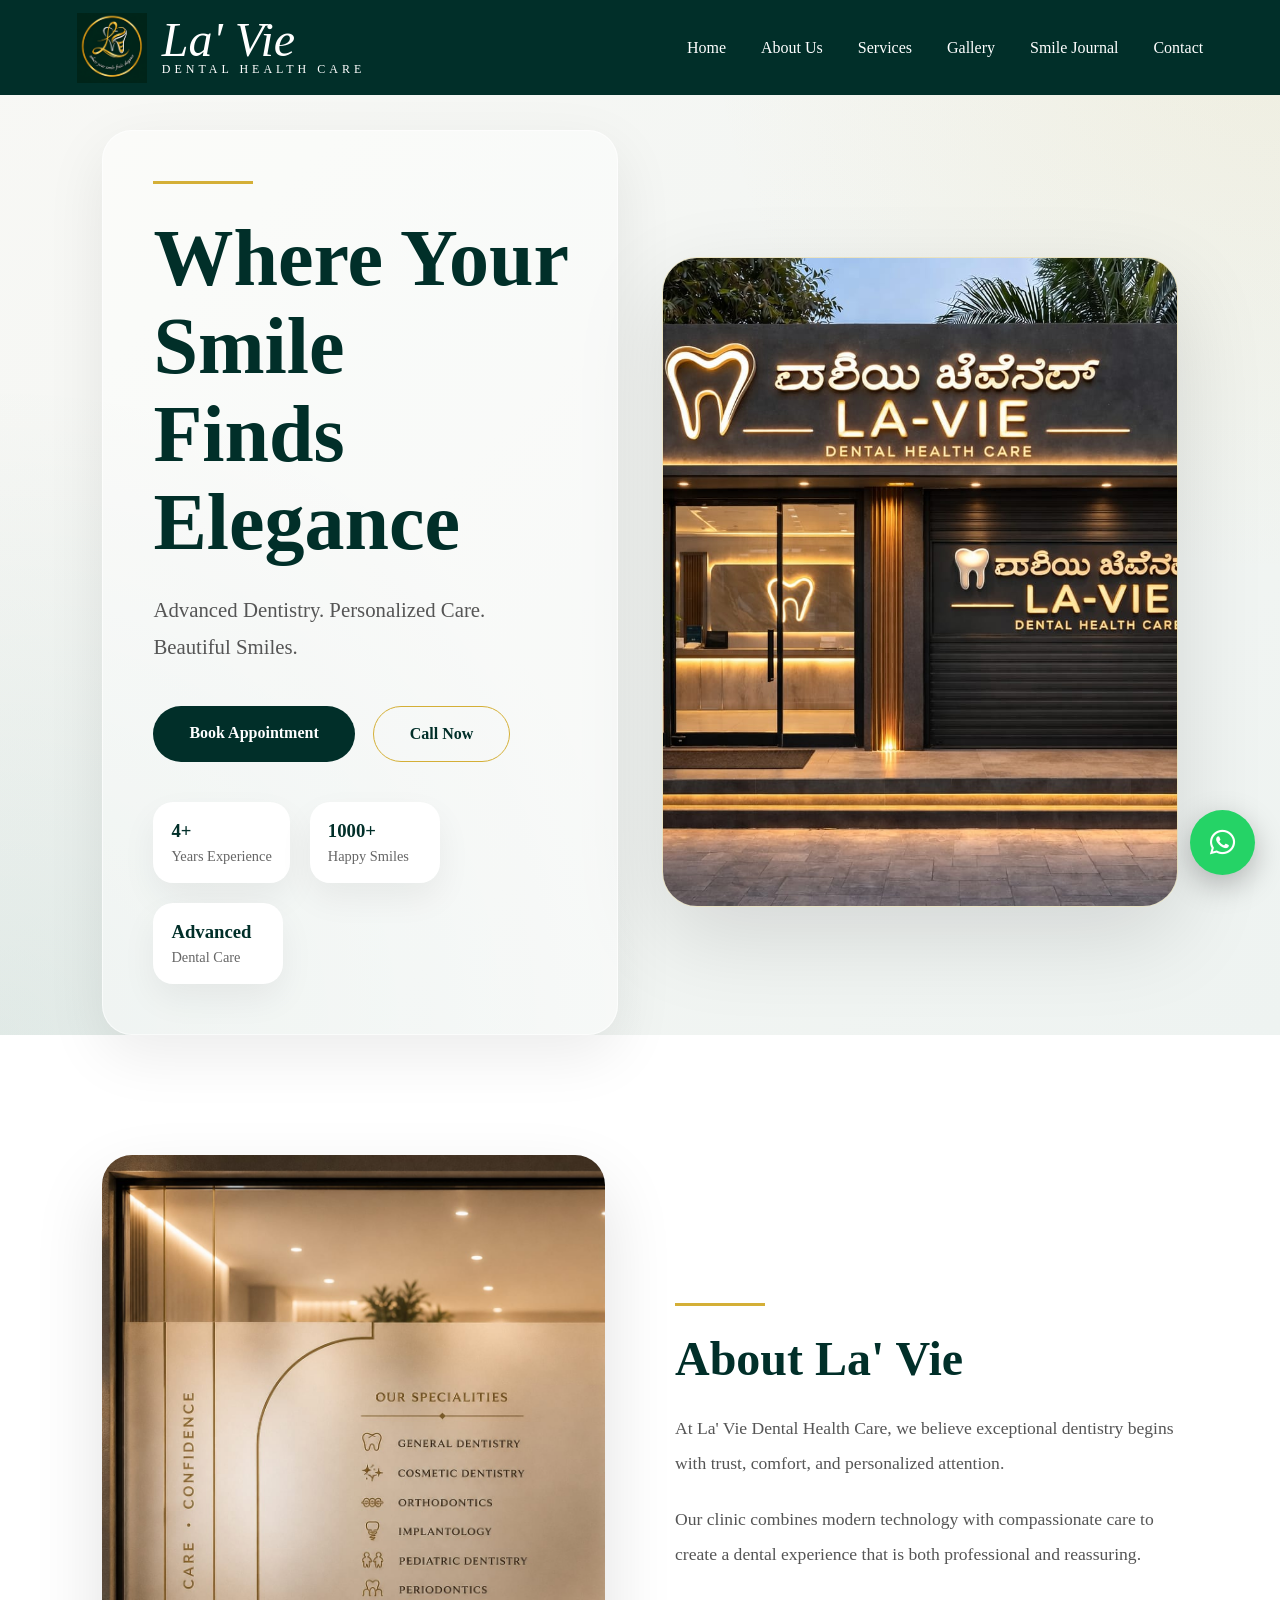
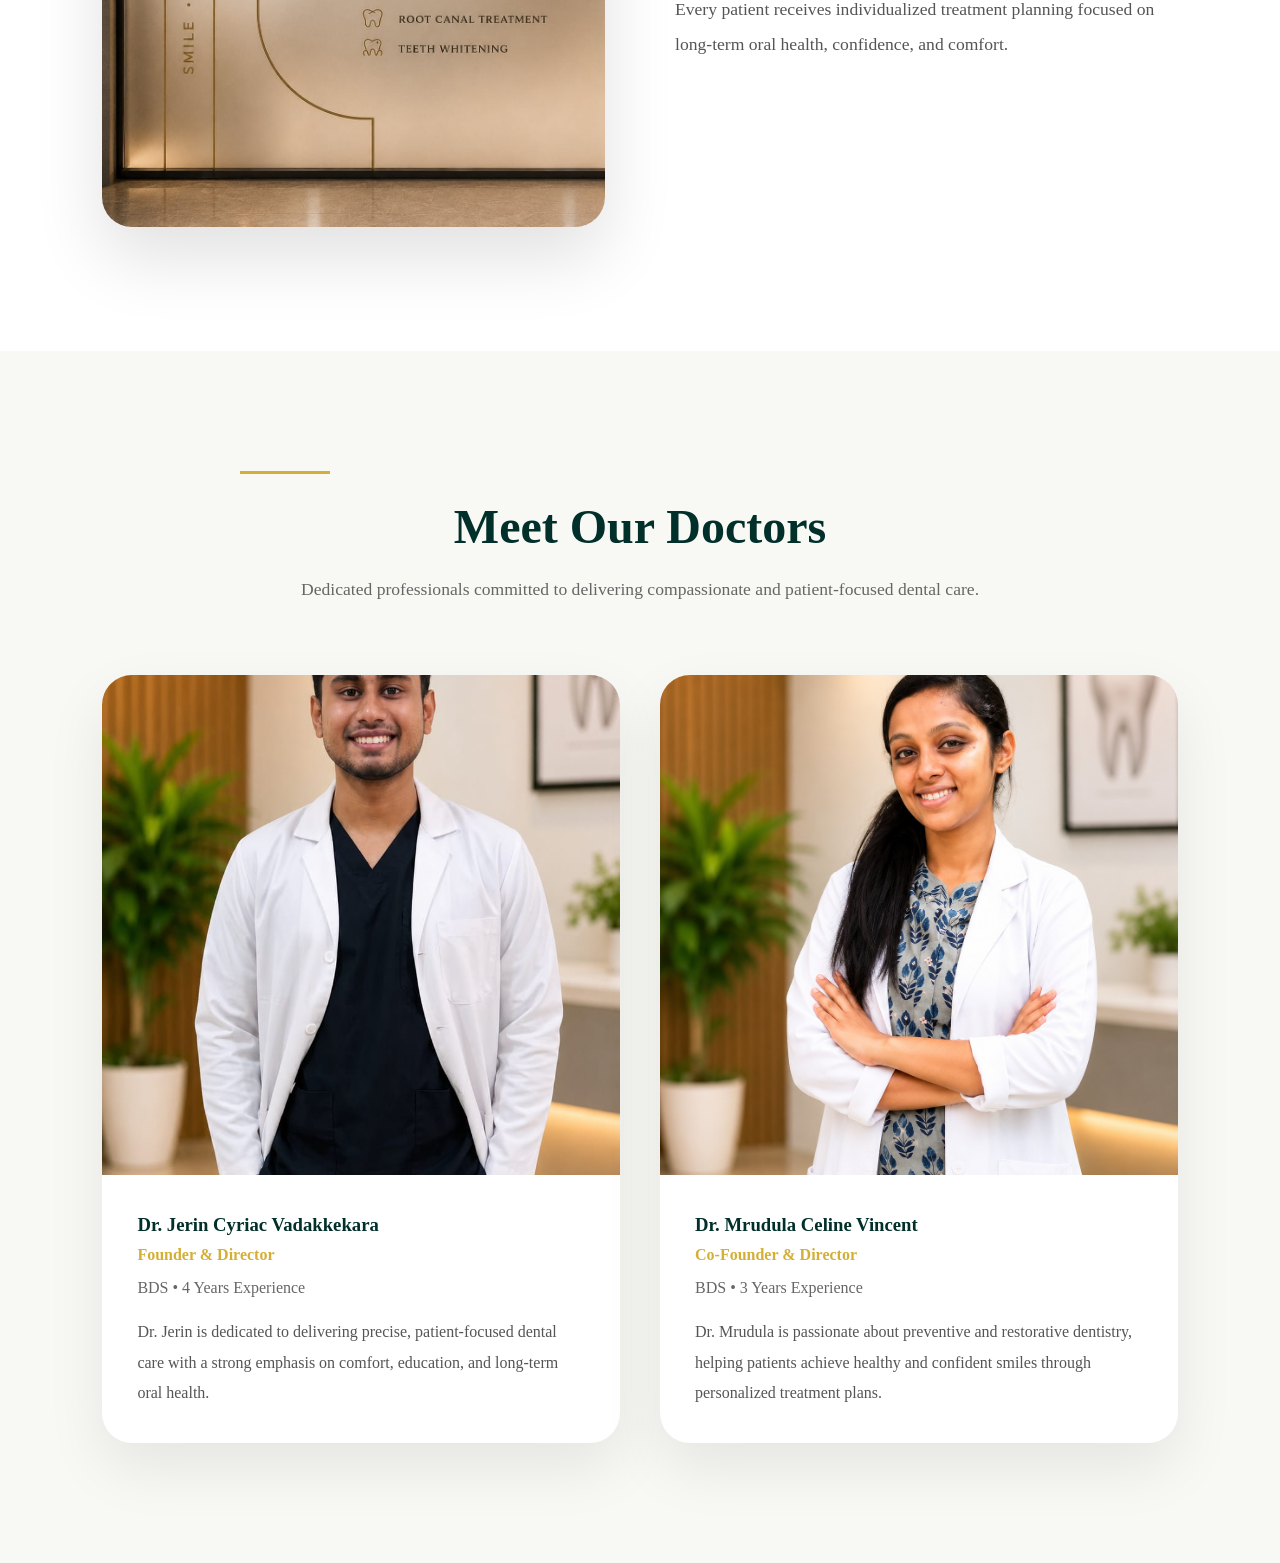
==== index.html @ 3ee76ce9 "Refactor index.html by cleaning up comments and content Removed commented sections and added new con" ====
<!DOCTYPE html>
<html lang="en">

<head>

<meta charset="UTF-8">
<meta name="viewport" content="width=device-width, initial-scale=1.0">

<title>La' Vie Dental Health Care</title>

<link rel="stylesheet" href="css/style.css">

<link rel="stylesheet"
href="https://cdnjs.cloudflare.com/ajax/libs/font-awesome/6.5.1/css/all.min.css">

</head>

<body>

<header class="navbar">

    <div class="brand">

        <img src="images/logo.png"
             alt="La' Vie Dental Health Care">

        <div class="brand-text">

            <div class="lavie">
                La' Vie
            </div>

            <div class="clinic-name">
                DENTAL HEALTH CARE
            </div>

        </div>

    </div>

    <nav class="nav-links">

        <a href="#">Home</a>
        <a href="#">About Us</a>
        <a href="#">Services</a>
        <a href="#">Gallery</a>
        <a href="#">Smile Journal</a>
        <a href="#">Contact</a>

    </nav>

</header>

<!-- HERO -->

<section class="hero">

    <div class="hero-left">

        <div class="glass-card">

            <div class="hero-accent"></div>

            <h1>
                Where Your Smile
                <br>
                Finds Elegance
            </h1>

            <p>
                Advanced Dentistry.
                Personalized Care.
                Beautiful Smiles.
            </p>

            <div class="hero-buttons">

                <a href="#contact"
                   class="primary-btn">
                    Book Appointment
                </a>

                <a href="tel:+917795560698"
                   class="call-btn">
                    Call Now
                </a>

            </div>

            <div class="hero-stats">

                <div class="stat">
                    <h3>4+</h3>
                    <span>Years Experience</span>
                </div>

                <div class="stat">
                    <h3>1000+</h3>
                    <span>Happy Smiles</span>
                </div>

                <div class="stat">
                    <h3>Advanced</h3>
                    <span>Dental Care</span>
                </div>

            </div>

        </div>

    </div>

    <div class="hero-right">

        <div class="gold-glow"></div>

        <div class="hero-slider">

            <img src="images/hi.jpeg"
                 class="hero-slide active">

            <img src="images/interior.jpeg"
                 class="hero-slide">

            <img src="images/glass.jpeg"
                 class="hero-slide">

            <img src="images/int 3.jpeg"
                 class="hero-slide">

        </div>

    </div>

</section>

<!-- ABOUT -->

<section class="about-section">

    <div class="about-image">

        <img src="images/glass.jpeg"
             alt="La' Vie Dental Health Care">

    </div>

    <div class="about-content">

        <div class="section-accent"></div>

        <h2>About La' Vie</h2>

        <p>
            At La' Vie Dental Health Care, we believe exceptional dentistry begins with trust, comfort, and personalized attention.
        </p>

        <p>
            Our clinic combines modern technology with compassionate care to create a dental experience that is both professional and reassuring.
        </p>

        <p>
            Every patient receives individualized treatment planning focused on long-term oral health, confidence, and comfort.
        </p>

    </div>

</section>

<!-- DOCTORS -->

<section class="doctors-section">

    <div class="section-heading">

        <div class="section-accent"></div>

        <h2>Meet Our Doctors</h2>

        <p>
            Dedicated professionals committed to delivering compassionate and patient-focused dental care.
        </p>

    </div>

    <div class="doctor-grid">

        <div class="doctor-card">

            <img src="images/jerin.jpeg"
                 alt="Dr Jerin">

            <div class="doctor-content">

                <h3>
                    Dr. Jerin Cyriac Vadakkekara
                </h3>

                <h4>
                    Founder & Director
                </h4>

                <span>
                    BDS • 4 Years Experience
                </span>

                <p>
                    Dr. Jerin is dedicated to delivering precise, patient-focused dental care with a strong emphasis on comfort, education, and long-term oral health.
                </p>

            </div>

        </div>

        <div class="doctor-card">

            <img src="images/mrudula.jpeg"
                 alt="Dr Mrudula">

            <div class="doctor-content">

                <h3>
                    Dr. Mrudula Celine Vincent
                </h3>

                <h4>
                    Co-Founder & Director
                </h4>

                <span>
                    BDS • 3 Years Experience
                </span>

                <p>
                    Dr. Mrudula is passionate about preventive and restorative dentistry, helping patients achieve healthy and confident smiles through personalized treatment plans.
                </p>

            </div>

        </div>

    </div>

</section>

<!-- WHATSAPP -->

<a href="https://wa.me/917795560698"
   target="_blank"
   class="floating-whatsapp">

    <i class="fa-brands fa-whatsapp"></i>

</a>

<script src="js/script.js"></script>

</body>
</html>
---- css/style.css ----
*{
margin:0;
padding:0;
box-sizing:border-box;
}

html{
scroll-behavior:smooth;
}

body{
font-family:"Times New Roman",serif;
background:#F8F8F5;
overflow-x:hidden;
}

/* =========================
HEADER
========================= */

.navbar{

position:fixed;
top:0;
left:0;

width:100%;
height:95px;

display:flex;
justify-content:space-between;
align-items:center;

padding:0 6%;

background:#012F29;

z-index:1000;

transition:.4s ease;
}

.brand{
display:flex;
align-items:center;
gap:15px;
}

.brand img{
height:70px;
width:auto;
}

.brand-text{
display:flex;
flex-direction:column;
}

.lavie{

font-family:"Palatino Linotype","Book Antiqua",Palatino,serif;

font-style:italic;

font-size:3rem;

line-height:.9;

color:white;
}

.clinic-name{

font-size:.75rem;

letter-spacing:4px;

text-transform:uppercase;

color:white;
}

.nav-links{
display:flex;
gap:35px;
}

.nav-links a{

text-decoration:none;

color:white;

font-size:1rem;

position:relative;

transition:.3s;
}

.nav-links a:hover{
color:#D4AF37;
}

.nav-links a::after{

content:"";

position:absolute;

left:0;
bottom:-8px;

width:0;
height:1px;

background:#D4AF37;

transition:.3s;
}

.nav-links a:hover::after{
width:100%;
}

/* =========================
HERO
========================= */

.hero{

min-height:100vh;

padding-top:130px;

display:flex;
align-items:center;
justify-content:space-between;

padding-left:8%;
padding-right:8%;

background:
radial-gradient(
circle at top right,
rgba(212,175,55,.10),
transparent 35%
),

radial-gradient(
circle at bottom left,
rgba(1,91,79,.08),
transparent 40%
),

linear-gradient(
135deg,
#F8F8F5,
#EEF3F1
);
}

.hero-left{

width:48%;

z-index:2;
}

.glass-card{

background:
rgba(255,255,255,.45);

backdrop-filter:blur(14px);

border:1px solid
rgba(255,255,255,.6);

padding:50px;

border-radius:30px;

box-shadow:
0 20px 60px rgba(0,0,0,.08);
}

.hero-accent{

width:100px;
height:3px;

background:#D4AF37;

margin-bottom:30px;
}

.hero-left h1{

font-size:5rem;

line-height:1.1;

color:#012F29;

margin-bottom:25px;
}

.hero-left p{

font-size:1.3rem;

line-height:1.8;

color:#555;

margin-bottom:40px;
}

/* =========================
BUTTONS
========================= */

.hero-buttons{

display:flex;
gap:18px;

margin-bottom:40px;
}

.primary-btn{

padding:18px 36px;

background:#012F29;

color:white;

border-radius:50px;

text-decoration:none;

font-weight:600;

transition:.3s;
}

.primary-btn:hover{

transform:translateY(-4px);

background:#01463D;
}

.call-btn{

padding:18px 36px;

border-radius:50px;

border:1px solid #D4AF37;

color:#012F29;

text-decoration:none;

font-weight:600;

transition:.3s;
}

.call-btn:hover{

background:#D4AF37;

transform:translateY(-4px);
}

/* =========================
STATS
========================= */

.hero-stats{

display:flex;

gap:20px;

flex-wrap:wrap;
}

.stat{

background:white;

padding:18px;

border-radius:20px;

min-width:130px;

box-shadow:
0 15px 35px rgba(0,0,0,.06);
}

.stat h3{

color:#012F29;

margin-bottom:5px;
}

.stat span{

font-size:.9rem;

color:#666;
}

/* =========================
RIGHT SIDE
========================= */

.hero-right{

width:48%;

position:relative;

display:flex;
justify-content:center;
align-items:center;
}

.gold-glow{

position:absolute;

width:500px;
height:500px;

border-radius:50%;

background:
radial-gradient(
rgba(212,175,55,.25),
transparent 70%
);

filter:blur(20px);

z-index:0;
}

.hero-slider{

position:relative;

width:100%;
max-width:650px;

height:650px;

border-radius:35px;

overflow:hidden;

z-index:2;

border:1px solid
rgba(212,175,55,.25);

box-shadow:
0 30px 90px rgba(0,0,0,.12);

animation:floatCard 6s ease-in-out infinite;
}

.hero-slide{

position:absolute;

width:100%;
height:100%;

object-fit:cover;

opacity:0;

transition:opacity 1.5s ease;
}

.hero-slide.active{
opacity:1;
}

/* =========================
WHATSAPP
========================= */

.floating-whatsapp{

position:fixed;

right:25px;
bottom:25px;

width:65px;
height:65px;

display:flex;
justify-content:center;
align-items:center;

background:#25D366;

color:white;

font-size:1.8rem;

border-radius:50%;

text-decoration:none;

z-index:9999;

box-shadow:
0 10px 30px rgba(0,0,0,.25);
}

.floating-whatsapp:hover{

transform:translateY(-4px);
}

/* =========================
ANIMATIONS
========================= */

@keyframes floatCard{

0%{
transform:translateY(0px);
}

50%{
transform:translateY(-12px);
}

100%{
transform:translateY(0px);
}
}

/* =========================
MOBILE
========================= */

@media(max-width:992px){

.nav-links{
display:none;
}

.hero{

flex-direction:column;

padding-top:130px;

text-align:center;
}

.hero-left,
.hero-right{
width:100%;
}

.hero-right{
margin-top:40px;
}

.hero-slider{
height:420px;
}

.hero-left h1{
font-size:3rem;
}

.hero-buttons{
justify-content:center;
}

.hero-stats{
justify-content:center;
}

.glass-card{
padding:30px;
}
}
.hero-left{
opacity:0;
animation:fadeLeft 1.2s ease forwards;
}

.hero-right{
opacity:0;
animation:fadeRight 1.2s ease forwards;
}

@keyframes fadeLeft{

from{
opacity:0;
transform:translateX(-50px);
}

to{
opacity:1;
transform:translateX(0);
}
}

@keyframes fadeRight{

from{
opacity:0;
transform:translateX(50px);
}

to{
opacity:1;
transform:translateX(0);
}
}

/* =========================
ABOUT
========================= */

.about-section{

padding:120px 8%;

display:flex;
align-items:center;
justify-content:space-between;
gap:70px;

background:white;
}

.about-image{
width:48%;
}

.about-image img{

width:100%;

border-radius:30px;

box-shadow:
0 30px 70px rgba(0,0,0,.12);
}

.about-content{
width:48%;
}

.section-accent{

width:90px;
height:3px;

background:#D4AF37;

margin-bottom:25px;
}

.about-content h2{

font-size:3rem;

color:#012F29;

margin-bottom:25px;
}

.about-content p{

font-size:1.1rem;

line-height:2;

color:#555;

margin-bottom:20px;
}

@media(max-width:992px){

.about-section{

flex-direction:column;
}

.about-image,
.about-content{

width:100%;
}
}

/* =========================
DOCTORS
========================= */

.doctors-section{

padding:120px 8%;

background:#F8F8F5;
}

.section-heading{

text-align:center;

max-width:800px;

margin:0 auto 70px;
}

.section-heading h2{

font-size:3rem;

color:#012F29;

margin-bottom:20px;
}

.section-heading p{

font-size:1.1rem;

color:#666;

line-height:1.8;
}

.doctor-grid{

display:grid;

grid-template-columns:repeat(2,1fr);

gap:40px;
}

.doctor-card{

background:white;

border-radius:30px;

overflow:hidden;

box-shadow:
0 25px 60px rgba(0,0,0,.08);

transition:.4s ease;
}

.doctor-card:hover{

transform:translateY(-10px);
}

.doctor-card img{

width:100%;

height:500px;

object-fit:cover;
}

.doctor-content{

padding:35px;
}

.doctor-content h3{

color:#012F29;

margin-bottom:10px;
}

.doctor-content h4{

color:#D4AF37;

margin-bottom:15px;
}

.doctor-content span{

display:block;

margin-bottom:20px;

color:#666;
}

.doctor-content p{

line-height:1.9;

color:#555;
}

@media(max-width:992px){

.doctor-grid{

grid-template-columns:1fr;
}

.doctor-card img{

height:400px;
}
}
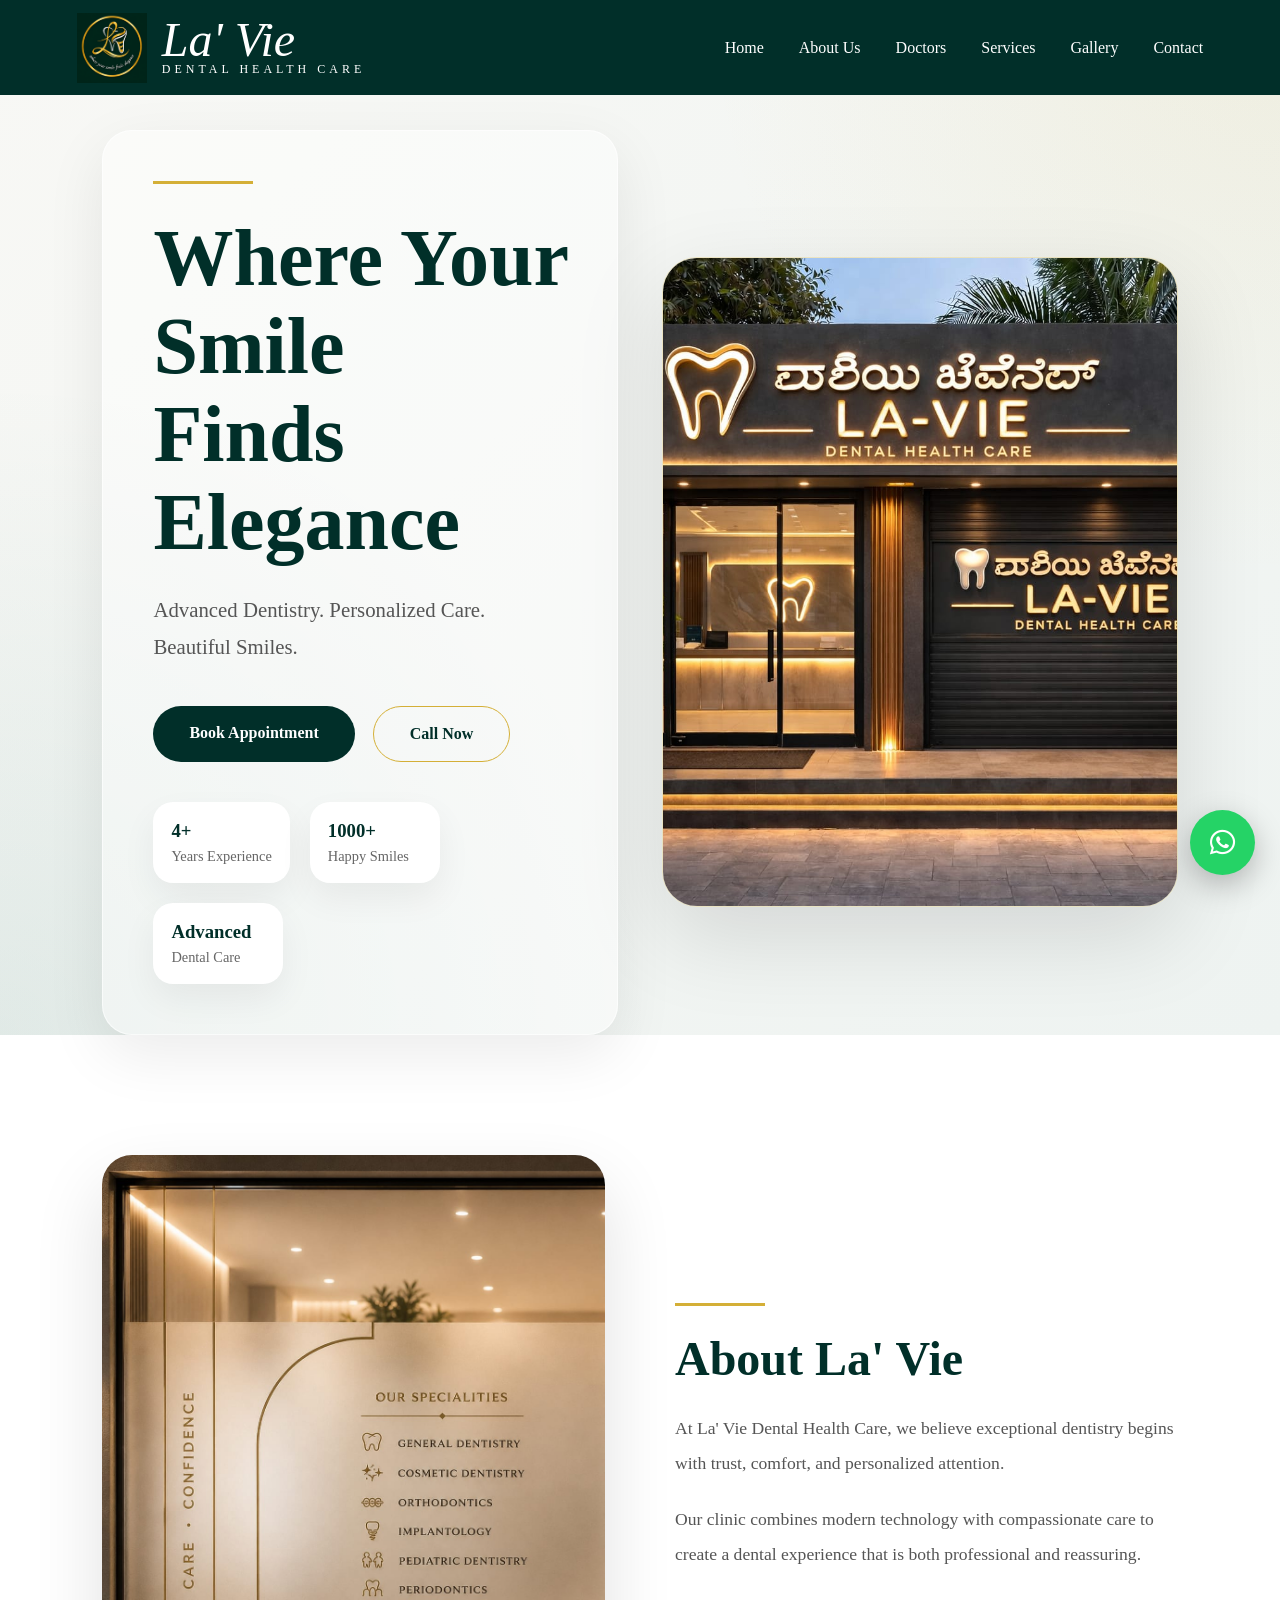
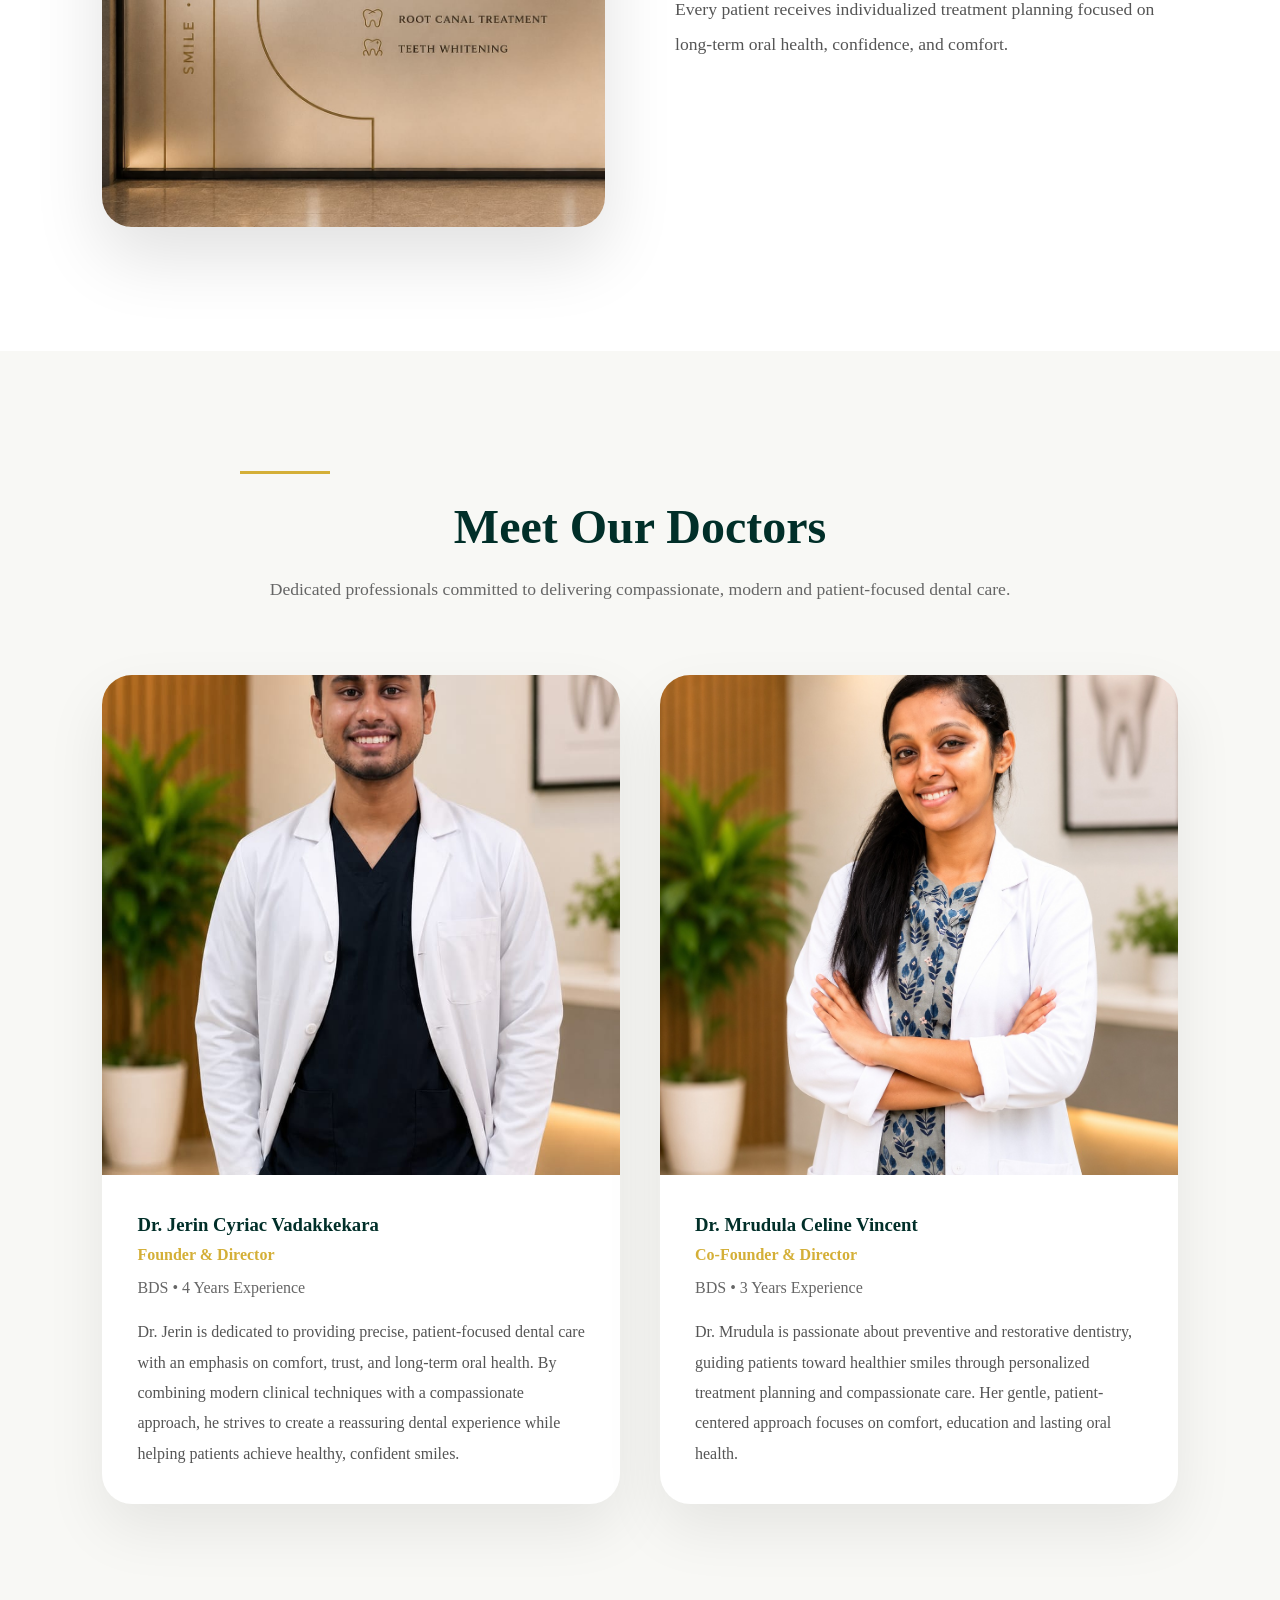
==== commit 8cd731b5: "Update index.html" ====
--- a/index.html
+++ b/index.html
@@ -17,6 +17,10 @@
 
 <body>
 
+<!-- =========================
+HEADER
+========================= -->
+
 <header class="navbar">
 
     <div class="brand">
@@ -40,20 +44,27 @@
 
     <nav class="nav-links">
 
-        <a href="#">Home</a>
-        <a href="#">About Us</a>
-        <a href="#">Services</a>
-        <a href="#">Gallery</a>
-        <a href="#">Smile Journal</a>
-        <a href="#">Contact</a>
+        <a href="#home">Home</a>
+
+        <a href="#about">About Us</a>
+
+        <a href="#doctors">Doctors</a>
+
+        <a href="#services">Services</a>
+
+        <a href="#gallery">Gallery</a>
+
+        <a href="#contact">Contact</a>
 
     </nav>
 
 </header>
 
-<!-- HERO -->
-
-<section class="hero">
+<!-- =========================
+HERO
+========================= -->
+
+<section class="hero" id="home">
 
     <div class="hero-left">
 
@@ -77,12 +88,16 @@
 
                 <a href="#contact"
                    class="primary-btn">
+
                     Book Appointment
+
                 </a>
 
                 <a href="tel:+917795560698"
                    class="call-btn">
+
                     Call Now
+
                 </a>
 
             </div>
@@ -90,18 +105,27 @@
             <div class="hero-stats">
 
                 <div class="stat">
+
                     <h3>4+</h3>
+
                     <span>Years Experience</span>
+
                 </div>
 
                 <div class="stat">
+
                     <h3>1000+</h3>
+
                     <span>Happy Smiles</span>
+
                 </div>
 
                 <div class="stat">
+
                     <h3>Advanced</h3>
+
                     <span>Dental Care</span>
+
                 </div>
 
             </div>
@@ -117,16 +141,20 @@
         <div class="hero-slider">
 
             <img src="images/hi.jpeg"
-                 class="hero-slide active">
+                 class="hero-slide active"
+                 alt="Clinic Exterior">
 
             <img src="images/interior.jpeg"
-                 class="hero-slide">
+                 class="hero-slide"
+                 alt="Clinic Interior">
 
             <img src="images/glass.jpeg"
-                 class="hero-slide">
+                 class="hero-slide"
+                 alt="Branding Wall">
 
             <img src="images/int 3.jpeg"
-                 class="hero-slide">
+                 class="hero-slide"
+                 alt="Clinic Interior">
 
         </div>
 
@@ -134,9 +162,11 @@
 
 </section>
 
-<!-- ABOUT -->
-
-<section class="about-section">
+<!-- =========================
+ABOUT
+========================= -->
+
+<section class="about-section" id="about">
 
     <div class="about-image">
 
@@ -152,24 +182,36 @@
         <h2>About La' Vie</h2>
 
         <p>
-            At La' Vie Dental Health Care, we believe exceptional dentistry begins with trust, comfort, and personalized attention.
+
+            At La' Vie Dental Health Care, we believe exceptional dentistry
+            begins with trust, comfort, and personalized attention.
+
         </p>
 
         <p>
-            Our clinic combines modern technology with compassionate care to create a dental experience that is both professional and reassuring.
+
+            Our clinic combines modern technology with compassionate care
+            to create a dental experience that is both professional and
+            reassuring.
+
         </p>
 
         <p>
-            Every patient receives individualized treatment planning focused on long-term oral health, confidence, and comfort.
+
+            Every patient receives individualized treatment planning focused
+            on long-term oral health, confidence, and comfort.
+
         </p>
 
     </div>
 
 </section>
 
-<!-- DOCTORS -->
-
-<section class="doctors-section">
+<!-- =========================
+DOCTORS
+========================= -->
+
+<section class="doctors-section" id="doctors">
 
     <div class="section-heading">
 
@@ -178,7 +220,8 @@
         <h2>Meet Our Doctors</h2>
 
         <p>
-            Dedicated professionals committed to delivering compassionate and patient-focused dental care.
+            Dedicated professionals committed to delivering compassionate,
+            modern and patient-focused dental care.
         </p>
 
     </div>
@@ -205,7 +248,15 @@
                 </span>
 
                 <p>
-                    Dr. Jerin is dedicated to delivering precise, patient-focused dental care with a strong emphasis on comfort, education, and long-term oral health.
+
+                    Dr. Jerin is dedicated to providing precise,
+                    patient-focused dental care with an emphasis
+                    on comfort, trust, and long-term oral health.
+                    By combining modern clinical techniques with a
+                    compassionate approach, he strives to create a
+                    reassuring dental experience while helping
+                    patients achieve healthy, confident smiles.
+
                 </p>
 
             </div>
@@ -232,7 +283,14 @@
                 </span>
 
                 <p>
-                    Dr. Mrudula is passionate about preventive and restorative dentistry, helping patients achieve healthy and confident smiles through personalized treatment plans.
+
+                    Dr. Mrudula is passionate about preventive
+                    and restorative dentistry, guiding patients
+                    toward healthier smiles through personalized
+                    treatment planning and compassionate care.
+                    Her gentle, patient-centered approach focuses
+                    on comfort, education and lasting oral health.
+
                 </p>
 
             </div>
@@ -243,7 +301,9 @@
 
 </section>
 
-<!-- WHATSAPP -->
+<!-- =========================
+WHATSAPP
+========================= -->
 
 <a href="https://wa.me/917795560698"
    target="_blank"
@@ -256,4 +316,5 @@
 <script src="js/script.js"></script>
 
 </body>
+
 </html>
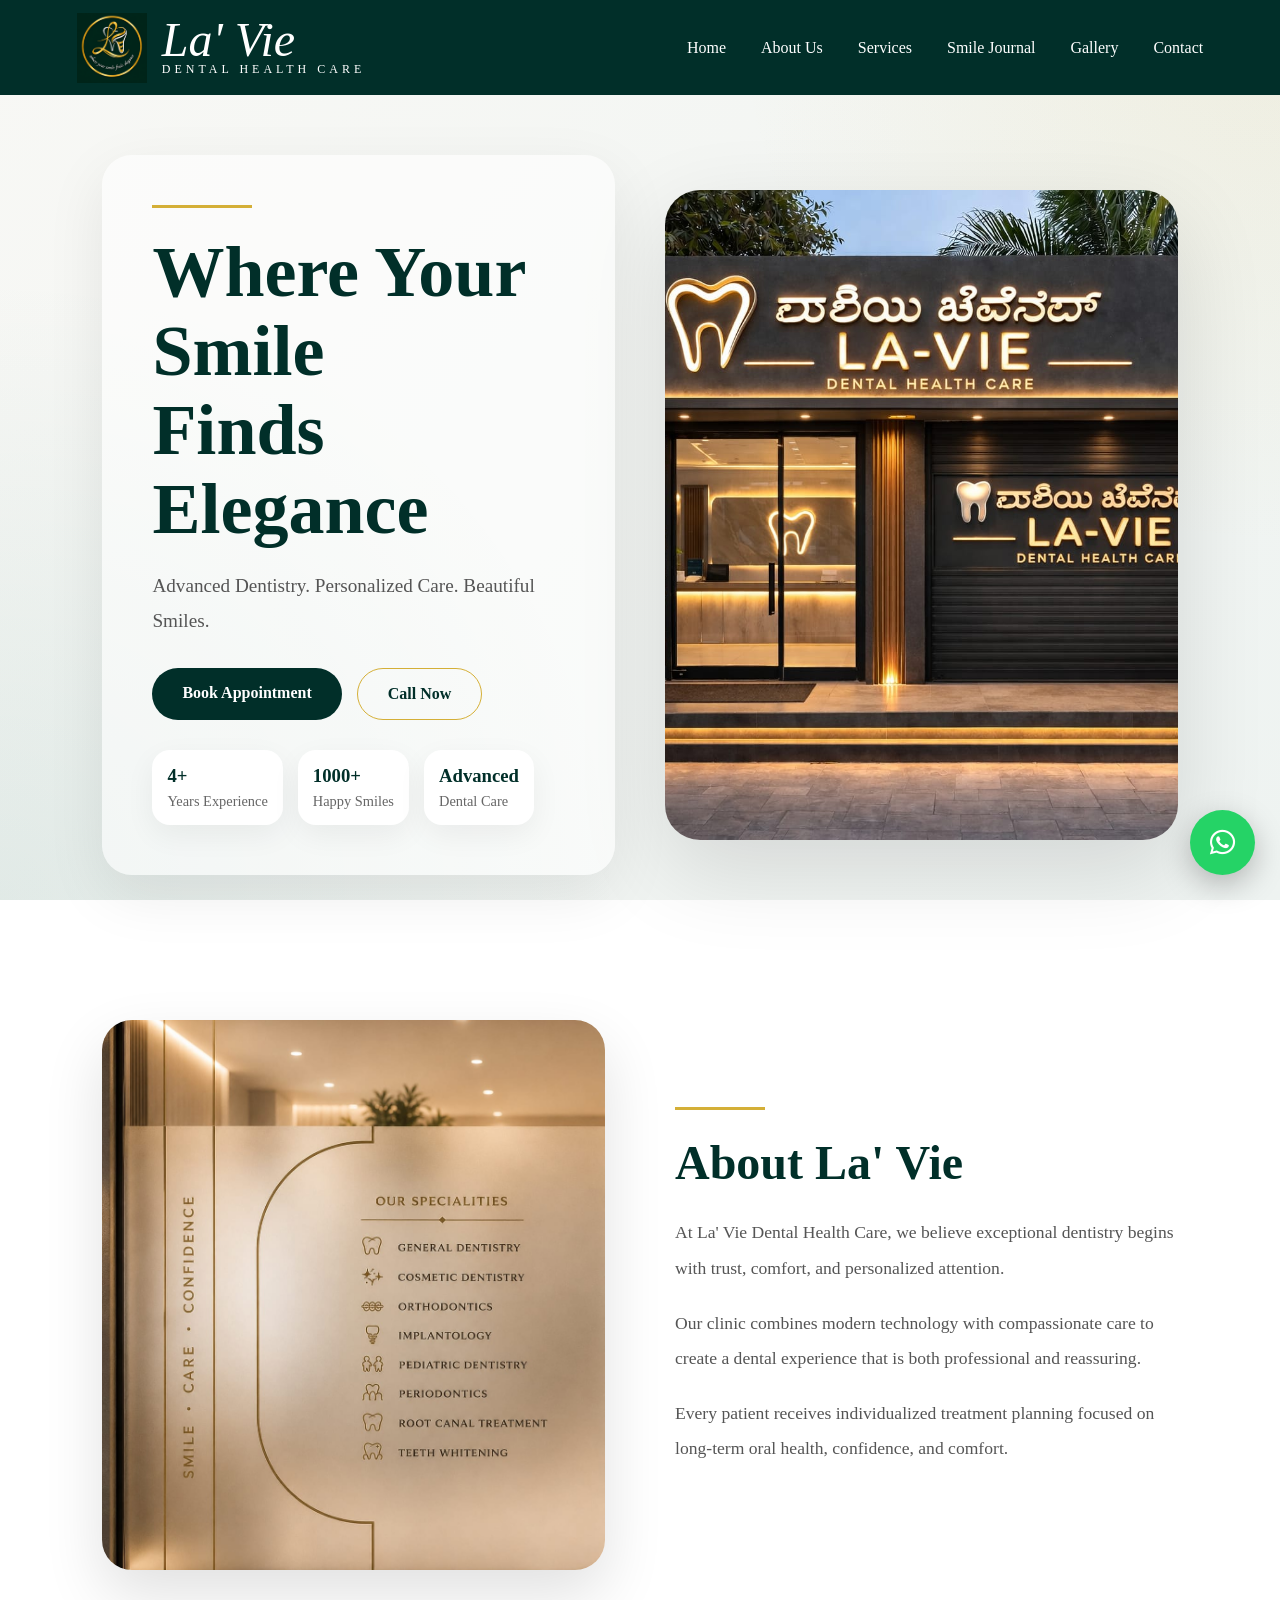
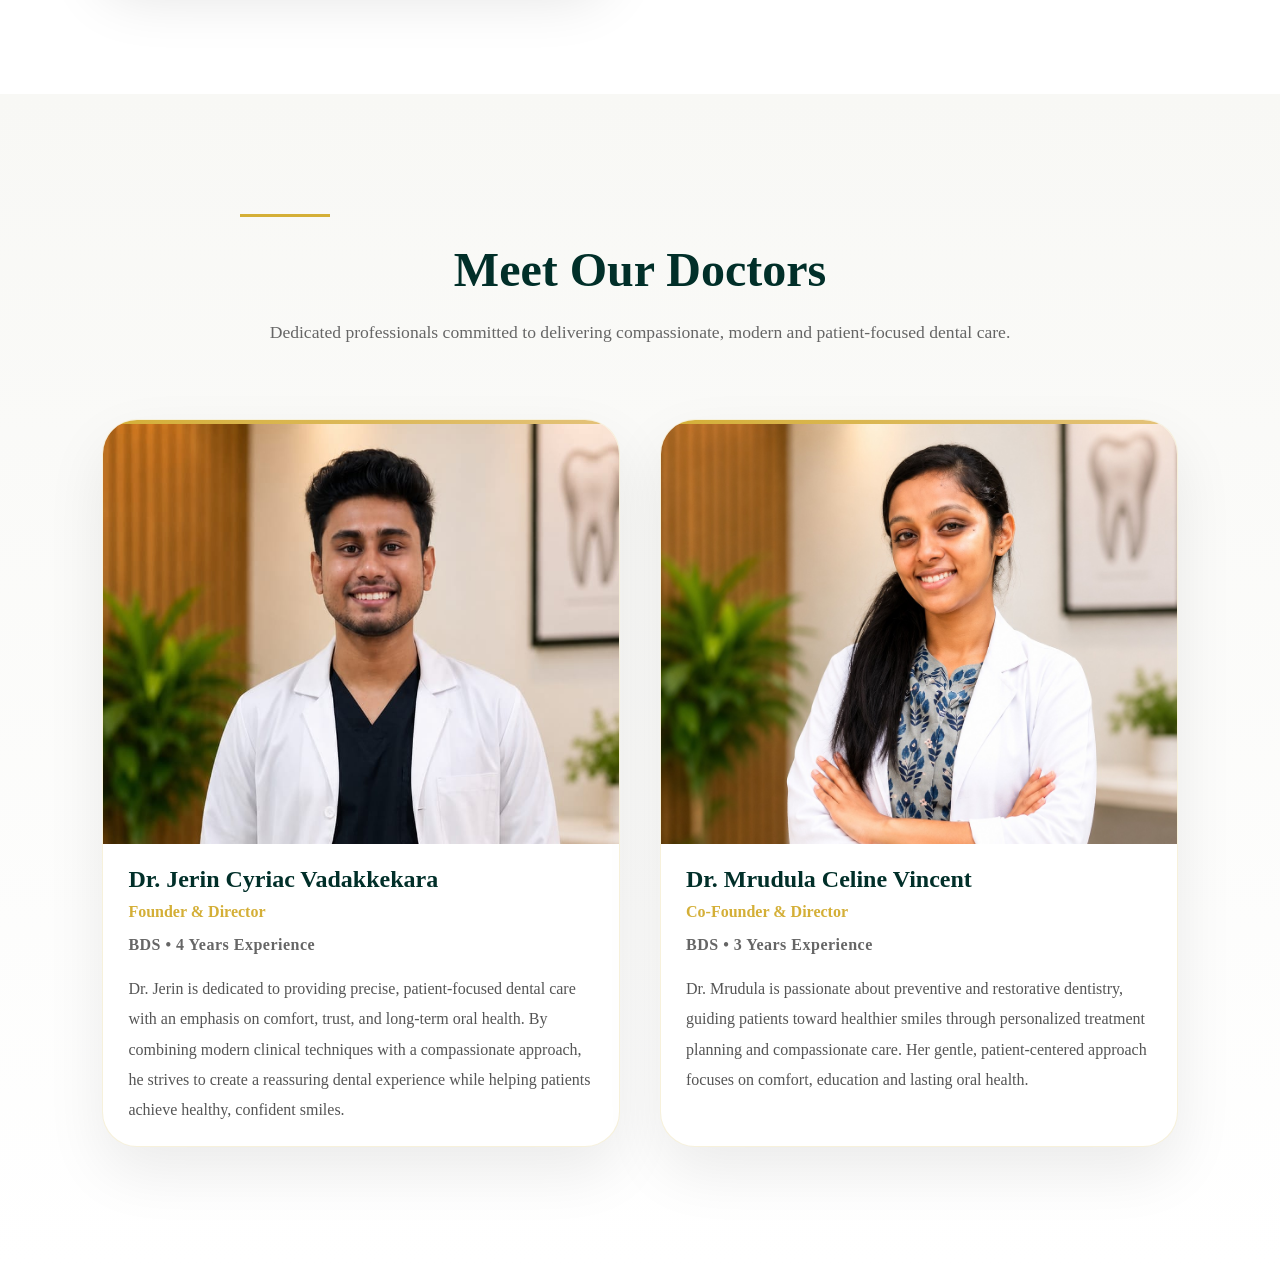
==== commit f03dd733: "Update navigation links in index.html" ====
--- a/index.html
+++ b/index.html
@@ -42,19 +42,20 @@
 
     </div>
 
-    <nav class="nav-links">
-
-        <a href="#home">Home</a>
-
-        <a href="#about">About Us</a>
-
-        <a href="#doctors">Doctors</a>
-
-        <a href="#services">Services</a>
-
-        <a href="#gallery">Gallery</a>
-
-        <a href="#contact">Contact</a>
+         <nav class="nav-links">
+
+      <a href="index.html">Home</a>
+             
+             <a href="about.html">About Us</a>
+
+             <a href="services.html">Services</a>
+
+             <a href="smile-journal.html">Smile Journal</a>
+
+              <a href="gallery.html">Gallery</a>
+
+                 <a href="contact.html">Contact</a>
+
 
     </nav>
 
--- a/css/style.css
+++ b/css/style.css
@@ -12,6 +12,7 @@
 font-family:"Times New Roman",serif;
 background:#F8F8F5;
 overflow-x:hidden;
+color:#333;
 }
 
 /* =========================
@@ -19,24 +20,17 @@
 ========================= */
 
 .navbar{
-
 position:fixed;
 top:0;
 left:0;
-
 width:100%;
 height:95px;
-
 display:flex;
 justify-content:space-between;
 align-items:center;
-
 padding:0 6%;
-
 background:#012F29;
-
 z-index:1000;
-
 transition:.4s ease;
 }
 
@@ -57,26 +51,17 @@
 }
 
 .lavie{
-
 font-family:"Palatino Linotype","Book Antiqua",Palatino,serif;
-
 font-style:italic;
-
 font-size:3rem;
-
 line-height:.9;
-
 color:white;
 }
 
 .clinic-name{
-
 font-size:.75rem;
-
 letter-spacing:4px;
-
 text-transform:uppercase;
-
 color:white;
 }
 
@@ -86,15 +71,9 @@
 }
 
 .nav-links a{
-
 text-decoration:none;
-
 color:white;
-
 font-size:1rem;
-
-position:relative;
-
 transition:.3s;
 }
 
@@ -102,43 +81,19 @@
 color:#D4AF37;
 }
 
-.nav-links a::after{
-
-content:"";
-
-position:absolute;
-
-left:0;
-bottom:-8px;
-
-width:0;
-height:1px;
-
-background:#D4AF37;
-
-transition:.3s;
-}
-
-.nav-links a:hover::after{
-width:100%;
-}
-
 /* =========================
 HERO
 ========================= */
 
 .hero{
-
 min-height:100vh;
-
 padding-top:130px;
-
+padding-left:8%;
+padding-right:8%;
 display:flex;
 align-items:center;
 justify-content:space-between;
-
-padding-left:8%;
-padding-right:8%;
+gap:50px;
 
 background:
 radial-gradient(
@@ -161,185 +116,101 @@
 }
 
 .hero-left{
-
 width:48%;
-
 z-index:2;
 }
 
 .glass-card{
-
-background:
-rgba(255,255,255,.45);
-
+background:rgba(255,255,255,.55);
 backdrop-filter:blur(14px);
-
-border:1px solid
-rgba(255,255,255,.6);
-
 padding:50px;
-
 border-radius:30px;
-
-box-shadow:
-0 20px 60px rgba(0,0,0,.08);
+box-shadow:0 20px 60px rgba(0,0,0,.08);
 }
 
 .hero-accent{
-
 width:100px;
 height:3px;
-
 background:#D4AF37;
-
+margin-bottom:25px;
+}
+
+.hero-left h1{
+font-size:4.5rem;
+line-height:1.1;
+color:#012F29;
+margin-bottom:20px;
+}
+
+.hero-left p{
+font-size:1.2rem;
+line-height:1.8;
 margin-bottom:30px;
-}
-
-.hero-left h1{
-
-font-size:5rem;
-
-line-height:1.1;
-
+color:#555;
+}
+
+.hero-buttons{
+display:flex;
+gap:15px;
+margin-bottom:30px;
+}
+
+.primary-btn{
+padding:16px 30px;
+background:#012F29;
+color:white;
+border-radius:50px;
+text-decoration:none;
+font-weight:600;
+}
+
+.call-btn{
+padding:16px 30px;
+border:1px solid #D4AF37;
 color:#012F29;
-
-margin-bottom:25px;
-}
-
-.hero-left p{
-
-font-size:1.3rem;
-
-line-height:1.8;
-
-color:#555;
-
-margin-bottom:40px;
-}
-
-/* =========================
-BUTTONS
-========================= */
-
-.hero-buttons{
-
-display:flex;
-gap:18px;
-
-margin-bottom:40px;
-}
-
-.primary-btn{
-
-padding:18px 36px;
-
-background:#012F29;
-
-color:white;
-
 border-radius:50px;
-
 text-decoration:none;
-
 font-weight:600;
-
-transition:.3s;
-}
-
-.primary-btn:hover{
-
-transform:translateY(-4px);
-
-background:#01463D;
-}
-
-.call-btn{
-
-padding:18px 36px;
-
-border-radius:50px;
-
-border:1px solid #D4AF37;
-
+}
+
+.hero-stats{
+display:flex;
+gap:15px;
+flex-wrap:wrap;
+}
+
+.stat{
+background:white;
+padding:15px;
+border-radius:18px;
+box-shadow:0 10px 30px rgba(0,0,0,.06);
+}
+
+.stat h3{
 color:#012F29;
-
-text-decoration:none;
-
-font-weight:600;
-
-transition:.3s;
-}
-
-.call-btn:hover{
-
-background:#D4AF37;
-
-transform:translateY(-4px);
-}
-
-/* =========================
-STATS
-========================= */
-
-.hero-stats{
-
-display:flex;
-
-gap:20px;
-
-flex-wrap:wrap;
-}
-
-.stat{
-
-background:white;
-
-padding:18px;
-
-border-radius:20px;
-
-min-width:130px;
-
-box-shadow:
-0 15px 35px rgba(0,0,0,.06);
-}
-
-.stat h3{
-
-color:#012F29;
-
 margin-bottom:5px;
 }
 
 .stat span{
-
 font-size:.9rem;
-
 color:#666;
 }
-
-/* =========================
-RIGHT SIDE
+/* =========================
+HERO IMAGE
 ========================= */
 
 .hero-right{
-
 width:48%;
-
 position:relative;
-
 display:flex;
 justify-content:center;
 align-items:center;
 }
 
 .gold-glow{
-
 position:absolute;
-
 width:500px;
 height:500px;
-
 border-radius:50%;
 
 background:
@@ -349,45 +220,24 @@
 );
 
 filter:blur(20px);
-
-z-index:0;
 }
 
 .hero-slider{
-
 position:relative;
-
 width:100%;
 max-width:650px;
-
 height:650px;
-
 border-radius:35px;
-
 overflow:hidden;
-
-z-index:2;
-
-border:1px solid
-rgba(212,175,55,.25);
-
-box-shadow:
-0 30px 90px rgba(0,0,0,.12);
-
-animation:floatCard 6s ease-in-out infinite;
+box-shadow:0 30px 90px rgba(0,0,0,.12);
 }
 
 .hero-slide{
-
 position:absolute;
-
 width:100%;
 height:100%;
-
 object-fit:cover;
-
 opacity:0;
-
 transition:opacity 1.5s ease;
 }
 
@@ -396,7 +246,190 @@
 }
 
 /* =========================
-WHATSAPP
+ABOUT SECTION
+========================= */
+
+.about-section{
+padding:120px 8%;
+display:flex;
+align-items:center;
+justify-content:space-between;
+gap:70px;
+background:white;
+}
+
+.about-image{
+width:50%;
+}
+
+.about-image img{
+width:100%;
+height:550px;
+object-fit:cover;
+border-radius:30px;
+box-shadow:0 25px 60px rgba(0,0,0,.12);
+}
+
+.about-content{
+width:50%;
+}
+
+.section-accent{
+width:90px;
+height:3px;
+background:#D4AF37;
+margin-bottom:25px;
+}
+
+.about-content h2{
+font-size:3rem;
+color:#012F29;
+margin-bottom:25px;
+}
+
+.about-content p{
+font-size:1.1rem;
+line-height:2;
+color:#555;
+margin-bottom:20px;
+}
+
+/* =========================
+DOCTORS SECTION
+========================= */
+
+.doctors-section{
+padding:120px 8%;
+background:
+linear-gradient(
+180deg,
+#F8F8F5,
+#FFFFFF
+);
+}
+
+.section-heading{
+text-align:center;
+max-width:800px;
+margin:0 auto 70px;
+}
+
+.section-heading h2{
+font-size:3rem;
+color:#012F29;
+margin-bottom:20px;
+}
+
+.section-heading p{
+font-size:1.1rem;
+line-height:1.8;
+color:#666;
+}
+
+.doctor-grid{
+display:grid;
+grid-template-columns:repeat(2,1fr);
+gap:40px;
+}
+
+.doctor-card{
+background:white;
+border-radius:35px;
+overflow:hidden;
+border:1px solid rgba(212,175,55,.18);
+box-shadow:0 25px 60px rgba(0,0,0,.08);
+transition:.4s ease;
+}
+
+.doctor-card::before{
+content:"";
+display:block;
+height:4px;
+background:
+linear-gradient(
+90deg,
+#D4AF37,
+#E4C27A
+);
+}
+
+.doctor-card:hover{
+transform:translateY(-12px);
+box-shadow:0 35px 80px rgba(0,0,0,.12);
+}
+/* =========================
+DOCTOR IMAGES
+========================= */
+
+.doctor-card img{
+
+width:100%;
+
+height:420px;
+
+object-fit:cover;
+
+object-position:center top;
+
+display:block;
+}
+}
+
+.doctor-card:hover img{
+
+transform:scale(1.03);
+}
+
+.doctor-content{
+
+padding:20px 25px;
+
+
+}
+
+.doctor-content h3{
+
+font-size:1.5rem;
+
+line-height:1.3;
+
+color:#012F29;
+
+margin-bottom:8px;
+
+}
+
+.doctor-content h4{
+
+color:#D4AF37;
+
+margin-bottom:15px;
+
+font-size:1rem;
+}
+
+.doctor-content span{
+
+display:block;
+
+margin-bottom:20px;
+
+font-weight:600;
+
+letter-spacing:.5px;
+
+color:#666;
+}
+
+.doctor-content p{
+
+line-height:1.9;
+
+color:#555;
+}
+
+/* =========================
+WHATSAPP BUTTON
 ========================= */
 
 .floating-whatsapp{
@@ -427,6 +460,8 @@
 
 box-shadow:
 0 10px 30px rgba(0,0,0,.25);
+
+transition:.3s;
 }
 
 .floating-whatsapp:hover{
@@ -438,77 +473,20 @@
 ANIMATIONS
 ========================= */
 
-@keyframes floatCard{
-
-0%{
-transform:translateY(0px);
-}
-
-50%{
-transform:translateY(-12px);
-}
-
-100%{
-transform:translateY(0px);
-}
-}
-
-/* =========================
-MOBILE
-========================= */
-
-@media(max-width:992px){
-
-.nav-links{
-display:none;
-}
-
-.hero{
-
-flex-direction:column;
-
-padding-top:130px;
-
-text-align:center;
-}
-
-.hero-left,
+.hero-left{
+
+opacity:0;
+
+animation:
+fadeLeft 1.2s ease forwards;
+}
+
 .hero-right{
-width:100%;
-}
-
-.hero-right{
-margin-top:40px;
-}
-
-.hero-slider{
-height:420px;
-}
-
-.hero-left h1{
-font-size:3rem;
-}
-
-.hero-buttons{
-justify-content:center;
-}
-
-.hero-stats{
-justify-content:center;
-}
-
-.glass-card{
-padding:30px;
-}
-}
-.hero-left{
+
 opacity:0;
-animation:fadeLeft 1.2s ease forwards;
-}
-
-.hero-right{
-opacity:0;
-animation:fadeRight 1.2s ease forwards;
+
+animation:
+fadeRight 1.2s ease forwards;
 }
 
 @keyframes fadeLeft{
@@ -538,202 +516,73 @@
 }
 
 /* =========================
-ABOUT
-========================= */
+MOBILE
+========================= */
+
+@media(max-width:992px){
+
+.nav-links{
+display:none;
+}
+
+.hero{
+
+flex-direction:column;
+
+text-align:center;
+
+padding-top:130px;
+}
+
+.hero-left,
+.hero-right{
+width:100%;
+}
+
+.hero-right{
+margin-top:40px;
+}
+
+.hero-slider{
+height:420px;
+}
+
+.hero-left h1{
+font-size:3rem;
+}
+
+.hero-buttons{
+justify-content:center;
+}
+
+.hero-stats{
+justify-content:center;
+}
+
+.glass-card{
+padding:30px;
+}
 
 .about-section{
-
-padding:120px 8%;
-
-display:flex;
-align-items:center;
-justify-content:space-between;
-gap:70px;
-
-background:white;
-}
-
-.about-image{
-width:48%;
-}
-
-.about-image img{
-
-width:100%;
-
-border-radius:30px;
-
-box-shadow:
-0 30px 70px rgba(0,0,0,.12);
-}
-
-.about-content{
-width:48%;
-}
-
-.section-accent{
-
-width:90px;
-height:3px;
-
-background:#D4AF37;
-
-margin-bottom:25px;
-}
-
-.about-content h2{
-
-font-size:3rem;
-
-color:#012F29;
-
-margin-bottom:25px;
-}
-
-.about-content p{
-
-font-size:1.1rem;
-
-line-height:2;
-
-color:#555;
-
-margin-bottom:20px;
-}
-
-@media(max-width:992px){
-
-.about-section{
-
 flex-direction:column;
 }
 
 .about-image,
 .about-content{
-
-width:100%;
-}
-}
-
-/* =========================
-DOCTORS
-========================= */
-
-.doctors-section{
-
-padding:120px 8%;
-
-background:#F8F8F5;
-}
-
-.section-heading{
-
-text-align:center;
-
-max-width:800px;
-
-margin:0 auto 70px;
-}
-
-.section-heading h2{
-
-font-size:3rem;
-
-color:#012F29;
-
-margin-bottom:20px;
-}
-
-.section-heading p{
-
-font-size:1.1rem;
-
-color:#666;
-
-line-height:1.8;
+width:100%;
+}
+
+.about-image img{
+height:350px;
 }
 
 .doctor-grid{
-
-display:grid;
-
-grid-template-columns:repeat(2,1fr);
-
-gap:40px;
-}
-
-.doctor-card{
-
-background:white;
-
-border-radius:30px;
-
-overflow:hidden;
-
-box-shadow:
-0 25px 60px rgba(0,0,0,.08);
-
-transition:.4s ease;
-}
-
-.doctor-card:hover{
-
-transform:translateY(-10px);
-}
-
-.doctor-card img{
-
-width:100%;
-
-height:500px;
-
-object-fit:cover;
-}
-
-.doctor-content{
-
-padding:35px;
-}
-
-.doctor-content h3{
-
-color:#012F29;
-
-margin-bottom:10px;
-}
-
-.doctor-content h4{
-
-color:#D4AF37;
-
-margin-bottom:15px;
-}
-
-.doctor-content span{
-
-display:block;
-
-margin-bottom:20px;
-
-color:#666;
-}
-
-.doctor-content p{
-
-line-height:1.9;
-
-color:#555;
-}
-
-@media(max-width:992px){
-
-.doctor-grid{
-
 grid-template-columns:1fr;
 }
 
-.doctor-card img{
-
-height:400px;
-}
-}
+.section-heading h2,
+.about-content h2{
+font-size:2.3rem;
+}
+
+}
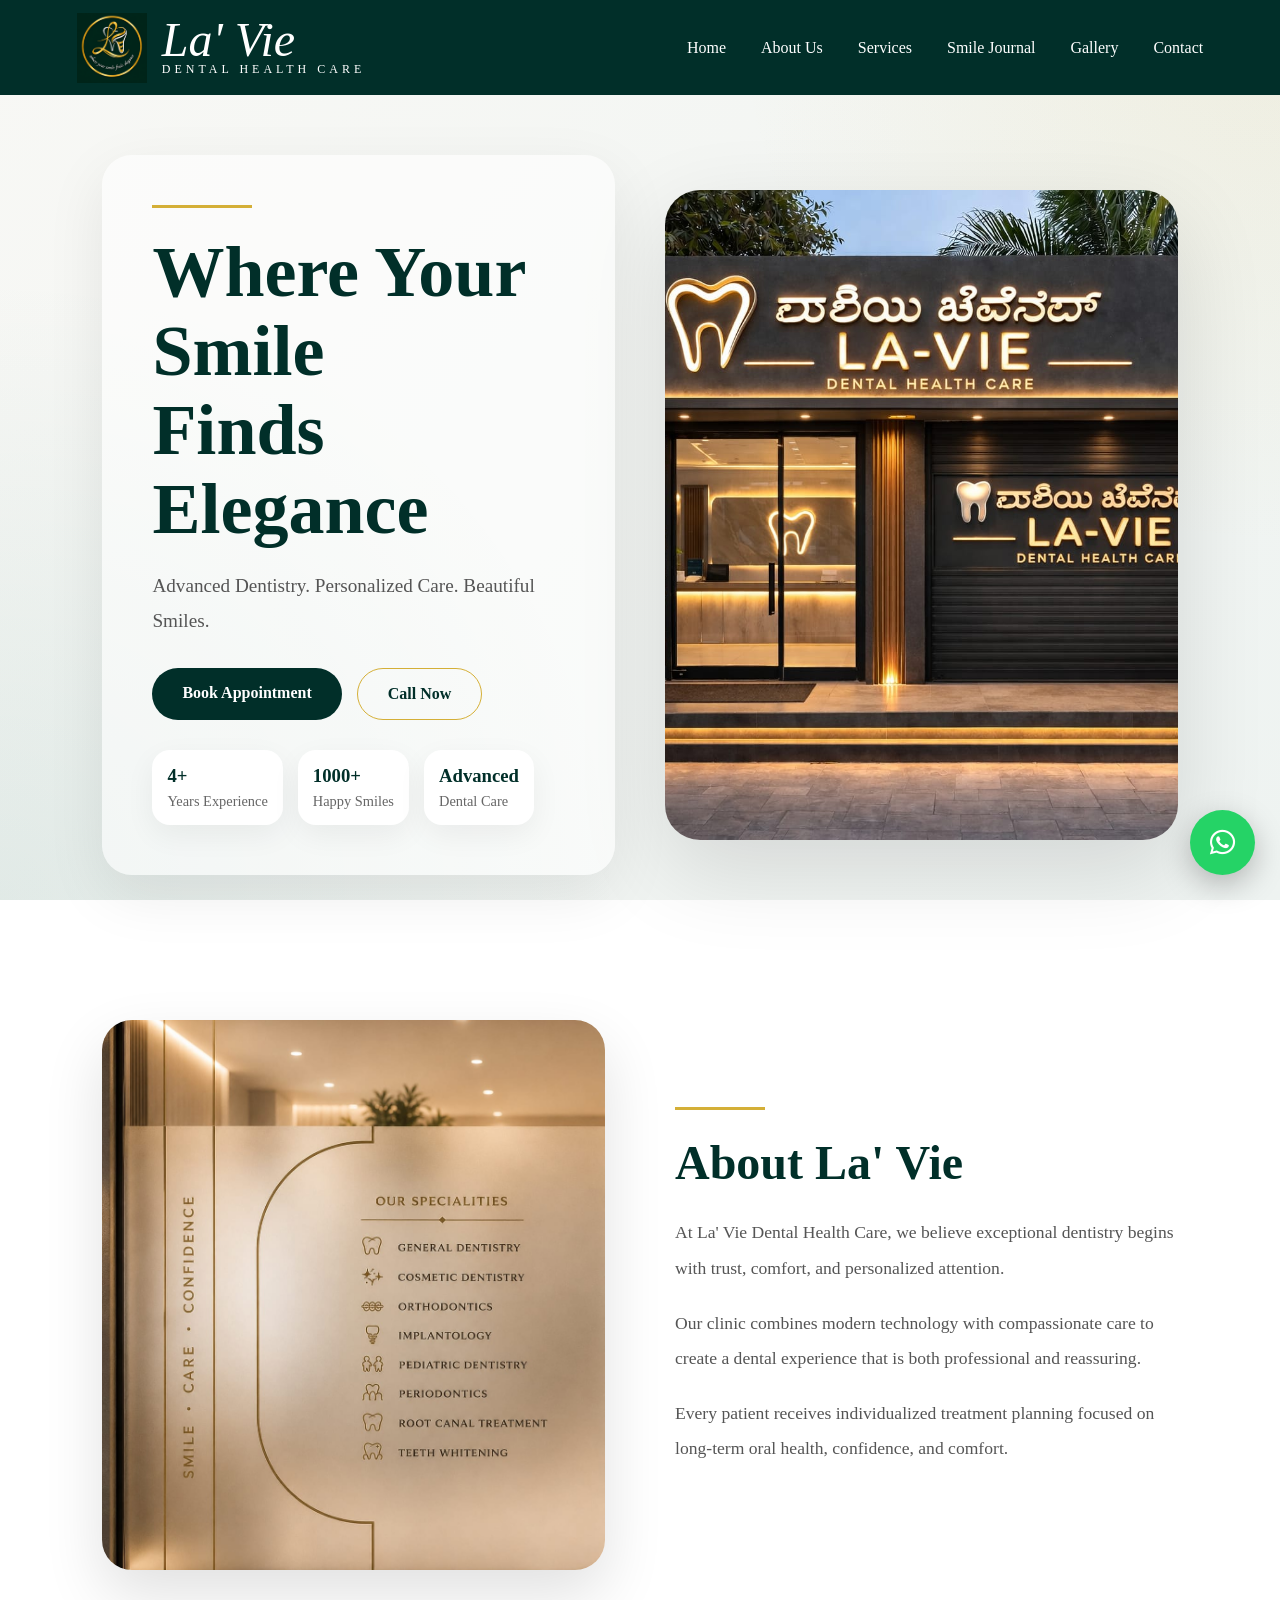
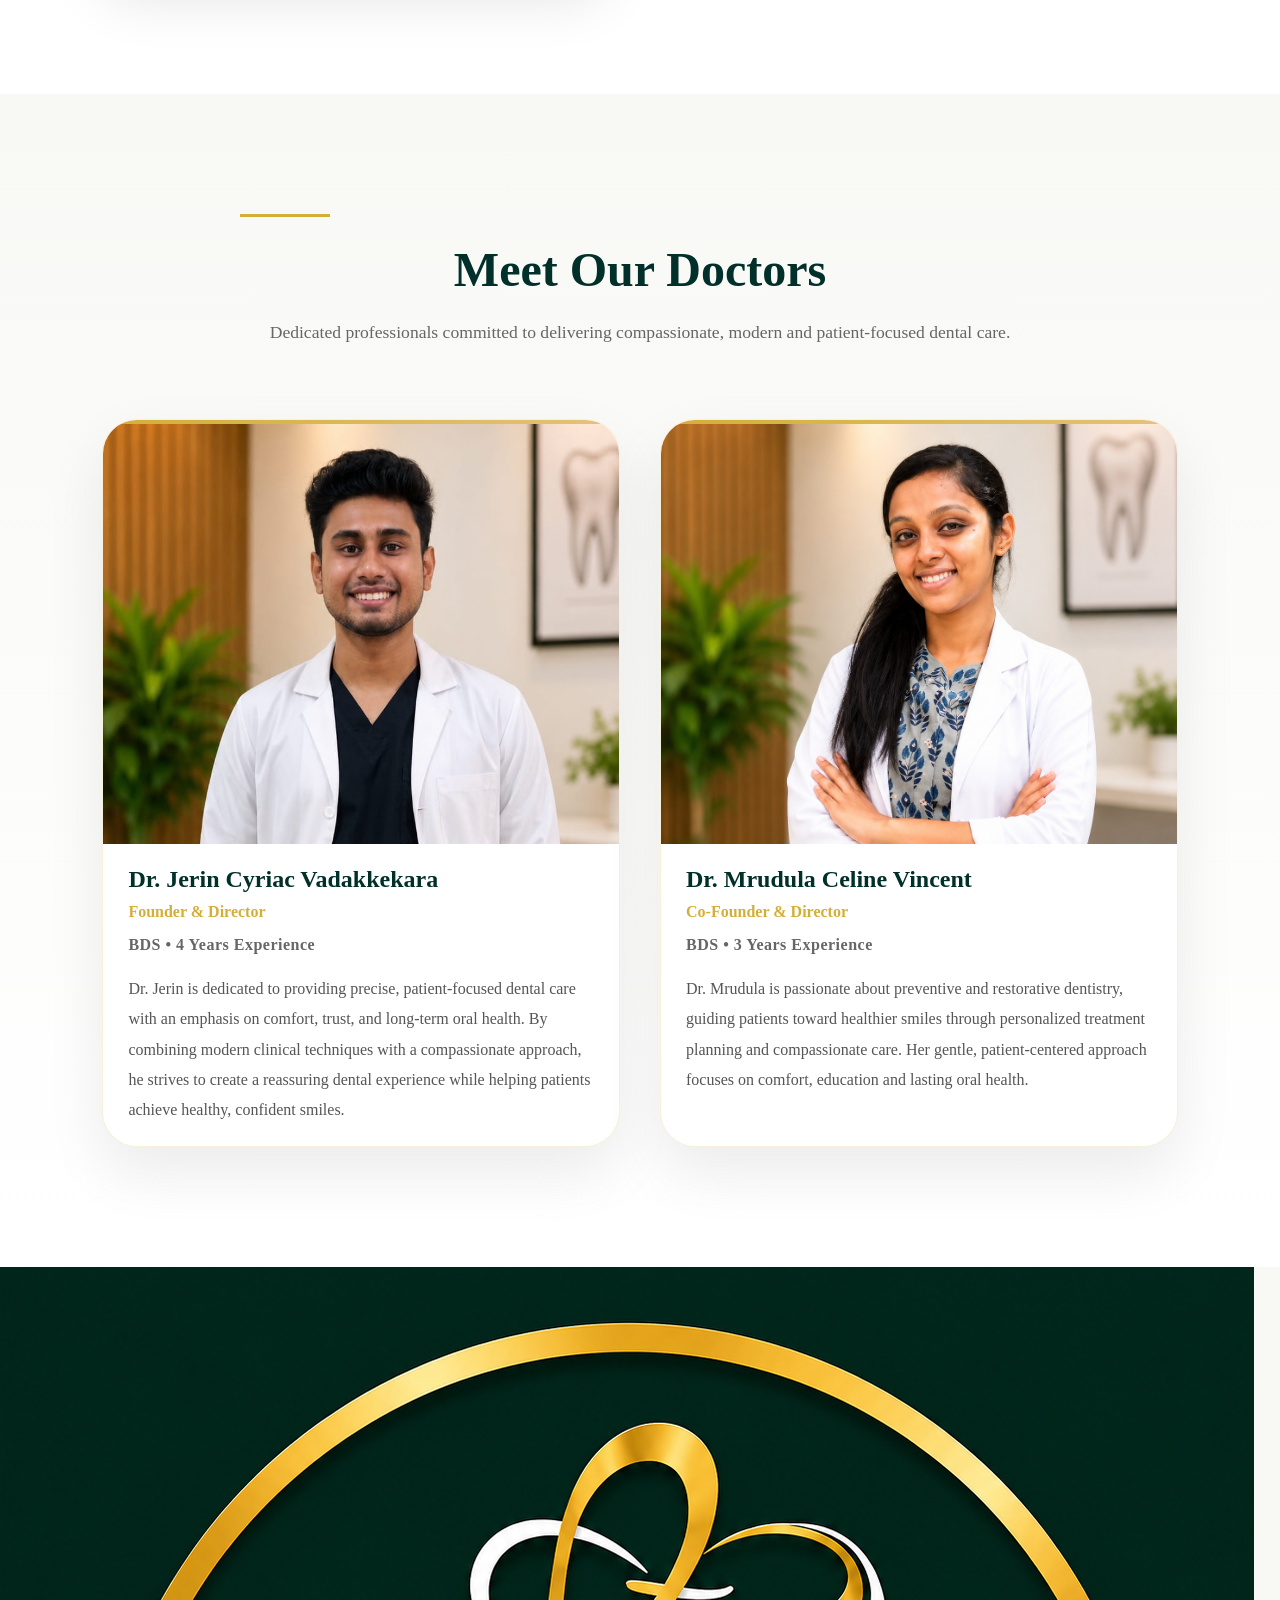
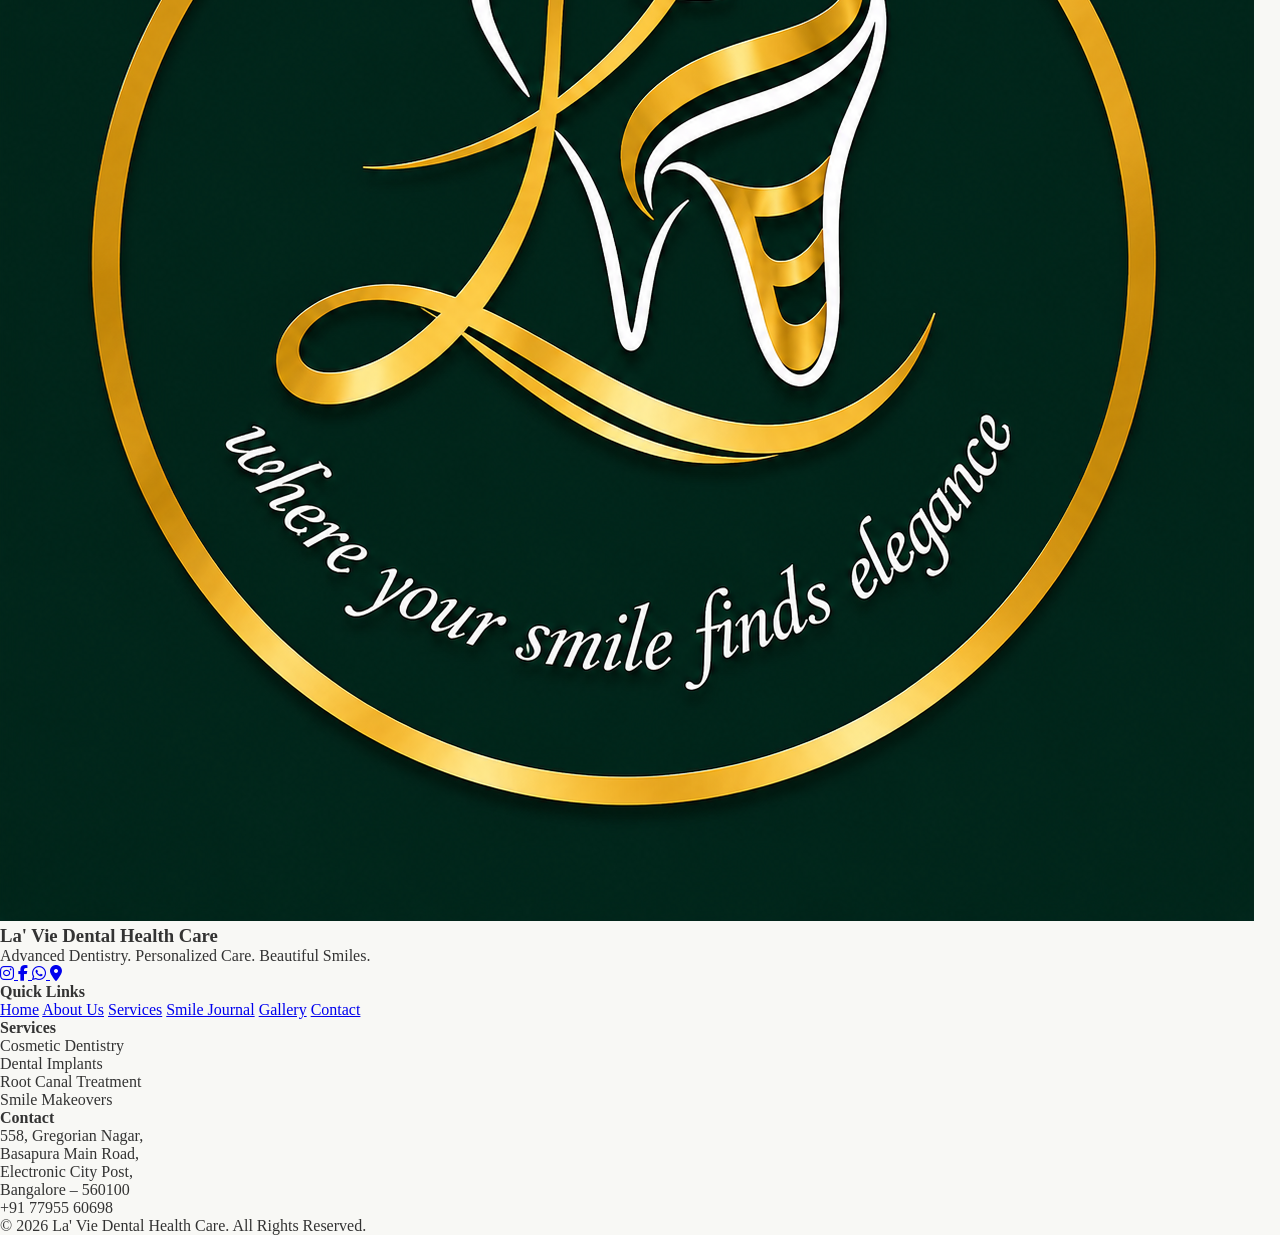
==== commit 6c84259e: "Add footer section with brand and contact info" ====
--- a/index.html
+++ b/index.html
@@ -316,6 +316,98 @@
 
 <script src="js/script.js"></script>
 
+    <footer class="footer">
+
+<div class="footer-container">
+
+<div class="footer-brand">
+
+<img src="images/logo.png" alt="La' Vie">
+
+<h3>La' Vie Dental Health Care</h3>
+
+<p>
+Advanced Dentistry.
+Personalized Care.
+Beautiful Smiles.
+</p>
+
+<div class="footer-social">
+
+<a href="#">
+<i class="fa-brands fa-instagram"></i>
+</a>
+
+<a href="#">
+<i class="fa-brands fa-facebook-f"></i>
+</a>
+
+<a href="https://wa.me/917795560698">
+<i class="fa-brands fa-whatsapp"></i>
+</a>
+
+<a href="#">
+<i class="fa-solid fa-location-dot"></i>
+</a>
+
+</div>
+
+</div>
+
+<div class="footer-links">
+
+<h4>Quick Links</h4>
+
+<a href="index.html">Home</a>
+<a href="about.html">About Us</a>
+<a href="services.html">Services</a>
+<a href="smile-journal.html">Smile Journal</a>
+<a href="gallery.html">Gallery</a>
+<a href="contact.html">Contact</a>
+
+</div>
+
+<div class="footer-services">
+
+<h4>Services</h4>
+
+<p>Cosmetic Dentistry</p>
+<p>Dental Implants</p>
+<p>Root Canal Treatment</p>
+<p>Smile Makeovers</p>
+
+</div>
+
+<div class="footer-contact">
+
+<h4>Contact</h4>
+
+<p>
+558, Gregorian Nagar,<br>
+Basapura Main Road,<br>
+Electronic City Post,<br>
+Bangalore – 560100
+</p>
+
+<p>
++91 77955 60698
+</p>
+
+</div>
+
+</div>
+
+<div class="footer-bottom">
+
+<p>
+© 2026 La' Vie Dental Health Care.
+All Rights Reserved.
+</p>
+
+</div>
+
+</footer>
+
 </body>
 
 </html>
--- a/css/style.css
+++ b/css/style.css
@@ -586,3 +586,138 @@
 }
 
 }
+/* =========================
+GALLERY
+========================= */
+
+.gallery-section{
+
+padding:120px 8%;
+
+background:#012F29;
+}
+
+.gallery-grid{
+
+display:grid;
+
+grid-template-columns:
+2fr 1fr;
+
+grid-auto-rows:300px;
+
+gap:20px;
+}
+
+.gallery-item{
+
+overflow:hidden;
+
+border-radius:25px;
+
+position:relative;
+}
+
+.gallery-item img{
+
+width:100%;
+height:100%;
+
+object-fit:cover;
+
+transition:.6s ease;
+}
+
+.gallery-item:hover img{
+
+transform:scale(1.08);
+}
+
+.gallery-item.large{
+
+grid-row:span 2;
+}
+
+.gallery-item.tall{
+
+grid-row:span 2;
+}
+
+@media(max-width:992px){
+
+.gallery-grid{
+
+grid-template-columns:1fr;
+}
+
+.gallery-item.large,
+.gallery-item.tall{
+
+grid-row:auto;
+}
+
+}
+/* =========================
+CONTACT
+========================= */
+
+.contact-section{
+
+padding:120px 8%;
+
+display:grid;
+
+grid-template-columns:
+repeat(3,1fr);
+
+gap:30px;
+
+background:
+linear-gradient(
+135deg,
+#012F29,
+#01463D
+);
+}
+
+.contact-card{
+
+background:
+rgba(255,255,255,.08);
+
+backdrop-filter:blur(12px);
+
+padding:40px;
+
+border-radius:25px;
+
+color:white;
+
+text-align:center;
+
+border:1px solid
+rgba(255,255,255,.10);
+}
+
+.contact-card h2{
+
+margin-bottom:20px;
+
+color:#D4AF37;
+}
+
+.contact-card p{
+
+line-height:1.8;
+
+margin-bottom:25px;
+}
+
+@media(max-width:992px){
+
+.contact-section{
+
+grid-template-columns:1fr;
+}
+
+}
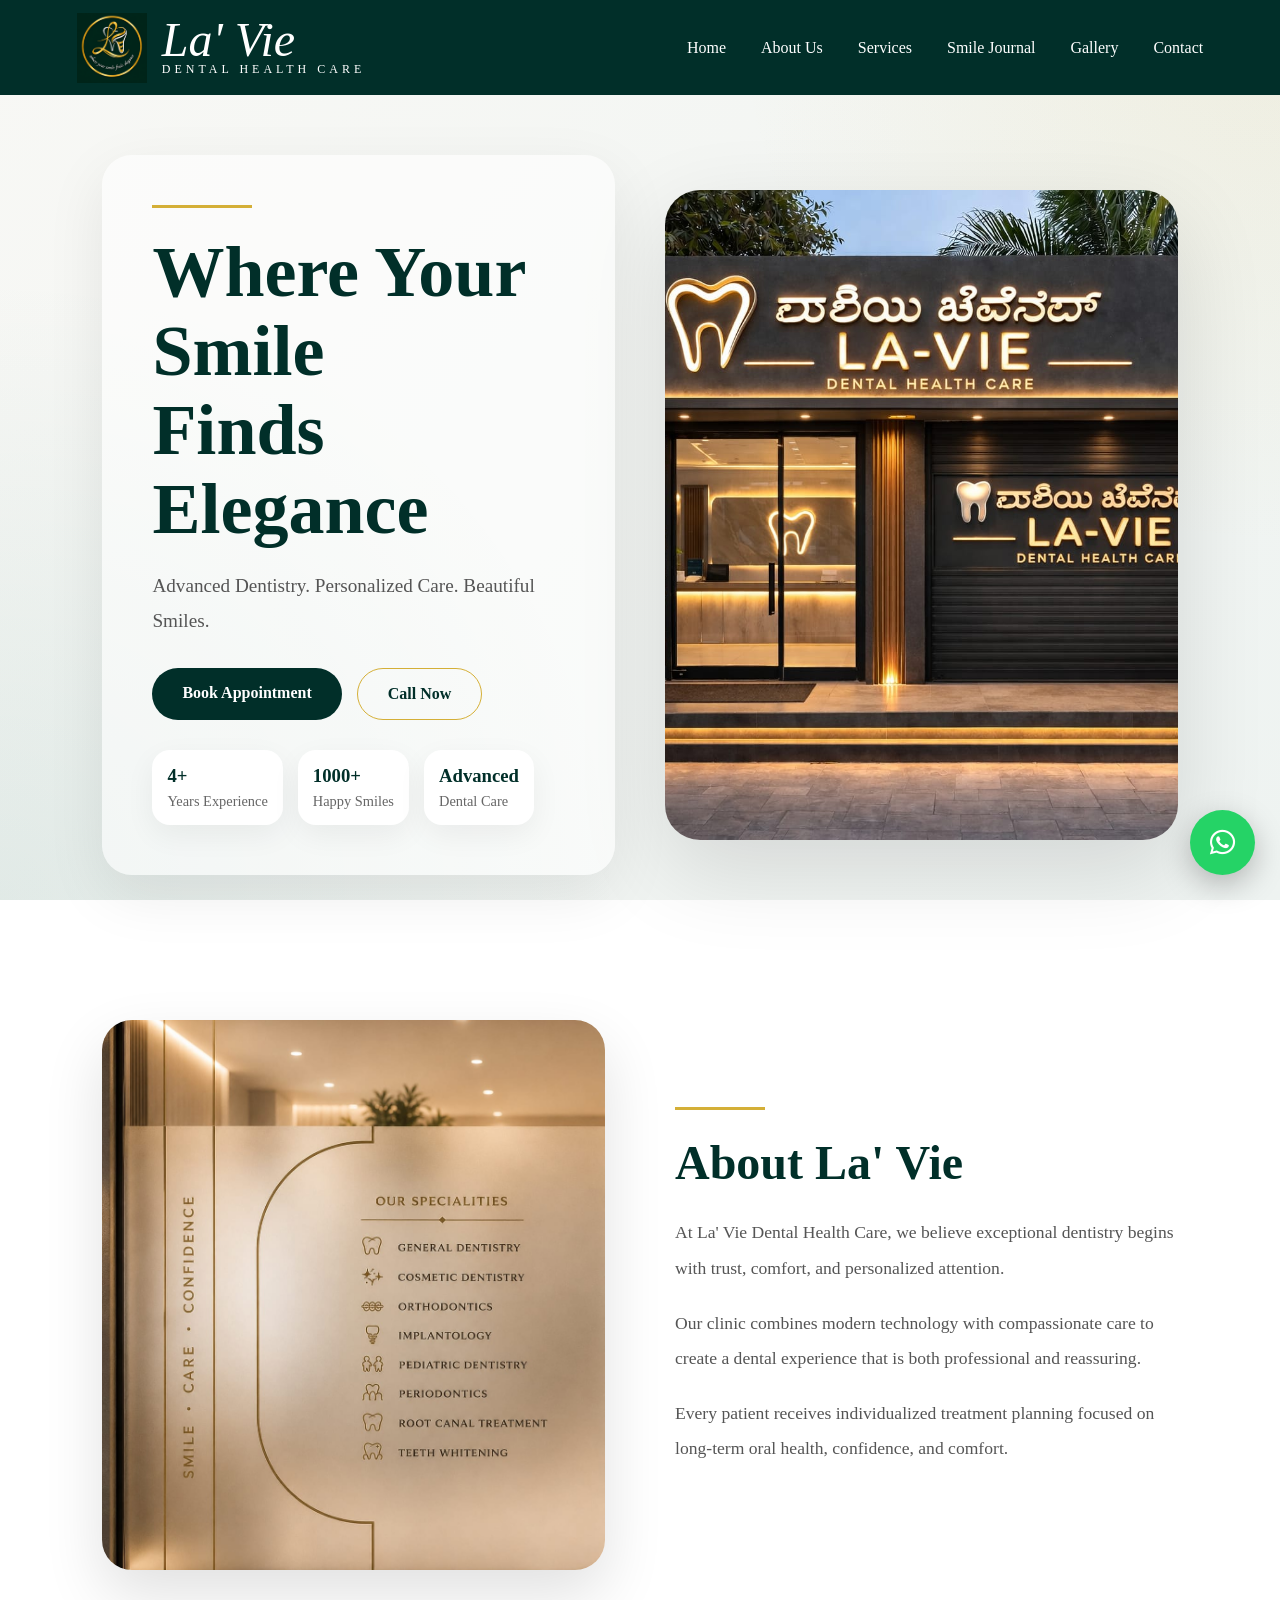
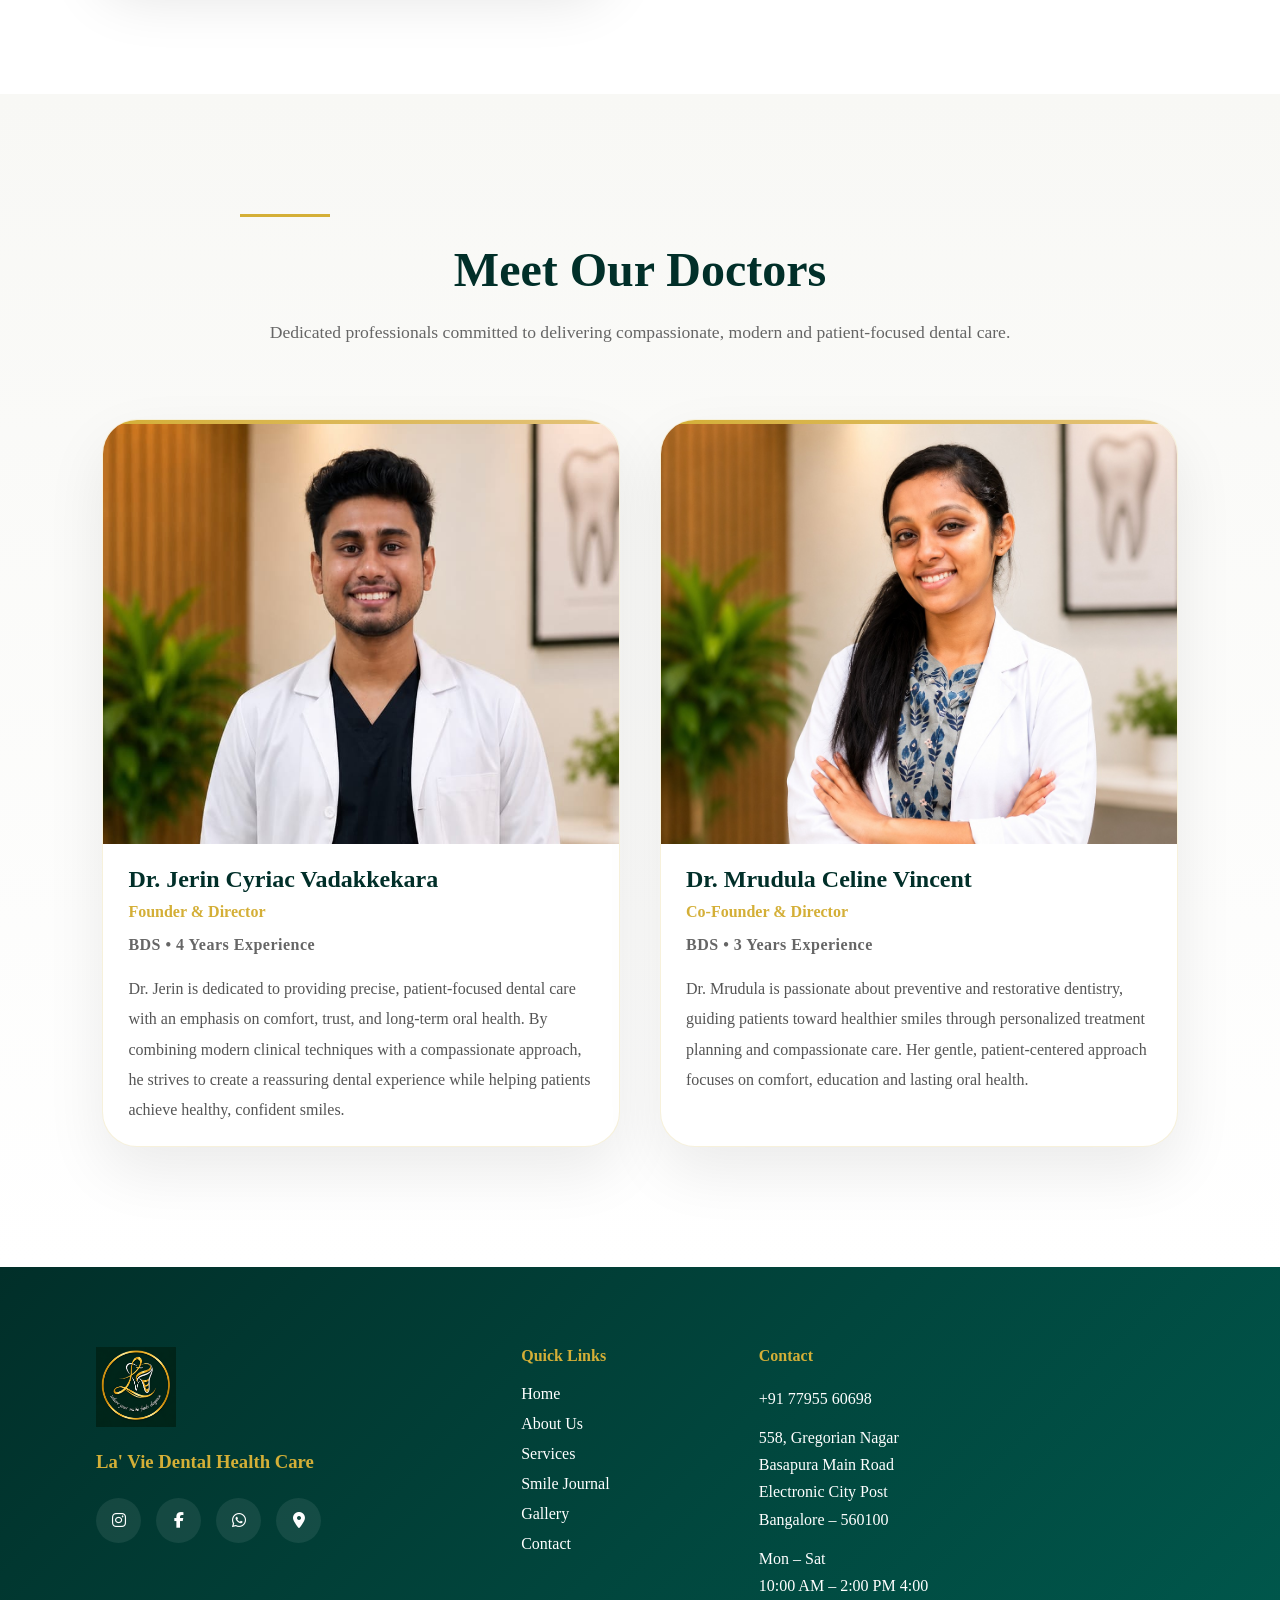
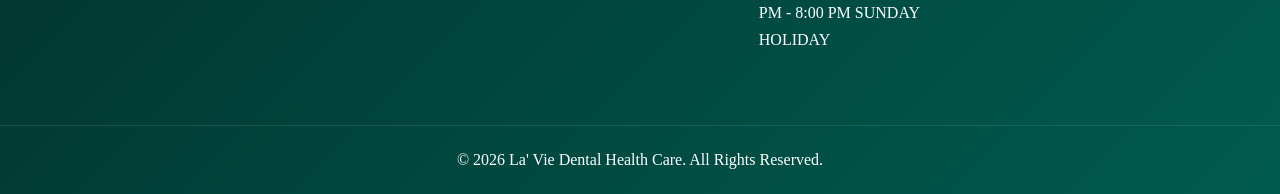
==== commit 88678745: "Revise footer content and social media links Updated footer links and contact information." ====
--- a/index.html
+++ b/index.html
@@ -316,7 +316,7 @@
 
 <script src="js/script.js"></script>
 
-    <footer class="footer">
+  <footer class="footer">
 
 <div class="footer-container">
 
@@ -326,27 +326,22 @@
 
 <h3>La' Vie Dental Health Care</h3>
 
-<p>
-Advanced Dentistry.
-Personalized Care.
-Beautiful Smiles.
-</p>
 
 <div class="footer-social">
 
-<a href="#">
+<a href="YOUR_INSTAGRAM_LINK" target="_blank">
 <i class="fa-brands fa-instagram"></i>
 </a>
 
-<a href="#">
+<a href="YOUR_FACEBOOK_LINK" target="_blank">
 <i class="fa-brands fa-facebook-f"></i>
 </a>
 
-<a href="https://wa.me/917795560698">
+<a href="https://wa.me/917795560698" target="_blank">
 <i class="fa-brands fa-whatsapp"></i>
 </a>
 
-<a href="#">
+<a href="YOUR_GOOGLE_MAP_LINK" target="_blank">
 <i class="fa-solid fa-location-dot"></i>
 </a>
 
@@ -367,30 +362,26 @@
 
 </div>
 
-<div class="footer-services">
-
-<h4>Services</h4>
-
-<p>Cosmetic Dentistry</p>
-<p>Dental Implants</p>
-<p>Root Canal Treatment</p>
-<p>Smile Makeovers</p>
-
-</div>
-
 <div class="footer-contact">
 
 <h4>Contact</h4>
 
 <p>
-558, Gregorian Nagar,<br>
-Basapura Main Road,<br>
-Electronic City Post,<br>
++91 77955 60698
+</p>
+
+<p>
+558, Gregorian Nagar<br>
+Basapura Main Road<br>
+Electronic City Post<br>
 Bangalore – 560100
 </p>
 
 <p>
-+91 77955 60698
+Mon – Sat<br>
+10:00 AM – 2:00 PM
+4:00 PM - 8:00 PM
+ SUNDAY HOLIDAY 
 </p>
 
 </div>
--- a/css/style.css
+++ b/css/style.css
@@ -721,3 +721,279 @@
 }
 
 }
+
+/* =========================
+FOOTER
+========================= */
+
+.footer{
+
+background:
+linear-gradient(
+135deg,
+#012F29,
+#01463D,
+#005B4F
+);
+
+color:white;
+
+padding-top:80px;
+}
+
+.footer-container{
+
+width:85%;
+
+margin:auto;
+
+display:grid;
+
+grid-template-columns:
+2fr 1fr 1fr 1fr;
+
+gap:50px;
+}
+
+.footer-brand img{
+
+height:80px;
+
+margin-bottom:20px;
+}
+
+.footer-brand h3{
+
+margin-bottom:15px;
+
+color:#D4AF37;
+}
+
+.footer-brand p{
+
+line-height:1.8;
+}
+
+.footer-social{
+
+margin-top:25px;
+
+display:flex;
+
+gap:15px;
+}
+
+.footer-social a{
+
+width:45px;
+height:45px;
+
+display:flex;
+justify-content:center;
+align-items:center;
+
+background:
+rgba(255,255,255,.08);
+
+border-radius:50%;
+
+color:white;
+
+text-decoration:none;
+
+transition:.3s;
+}
+
+.footer-social a:hover{
+
+background:#D4AF37;
+
+color:#012F29;
+}
+
+.footer-links,
+.footer-services,
+.footer-contact{
+
+display:flex;
+flex-direction:column;
+}
+
+.footer-links h4,
+.footer-services h4,
+.footer-contact h4{
+
+margin-bottom:20px;
+
+color:#D4AF37;
+}
+
+.footer-links a{
+
+color:white;
+
+text-decoration:none;
+
+margin-bottom:12px;
+}
+
+.footer-services p,
+.footer-contact p{
+
+margin-bottom:12px;
+
+line-height:1.7;
+}
+
+.footer-bottom{
+
+margin-top:60px;
+
+padding:25px;
+
+text-align:center;
+
+border-top:
+1px solid rgba(255,255,255,.10);
+}
+
+@media(max-width:992px){
+
+.footer-container{
+
+grid-template-columns:1fr;
+
+text-align:center;
+}
+
+.footer-social{
+
+justify-content:center;
+}
+
+}
+/* =========================
+CONTACT PAGE V2
+========================= */
+
+.page-hero{
+
+padding-top:160px;
+padding-bottom:80px;
+
+text-align:center;
+
+background:
+linear-gradient(
+135deg,
+#012F29,
+#01463D,
+#005B4F
+);
+
+color:white;
+}
+
+.page-hero h1{
+
+font-size:4rem;
+
+margin-bottom:20px;
+}
+
+.page-hero p{
+
+max-width:700px;
+
+margin:auto;
+
+line-height:1.8;
+}
+
+.contact-luxury{
+
+padding:120px 8%;
+
+display:grid;
+
+grid-template-columns:
+1fr 1fr;
+
+gap:60px;
+
+background:#F8F8F5;
+}
+
+.contact-info,
+.appointment-form{
+
+background:white;
+
+padding:50px;
+
+border-radius:30px;
+
+box-shadow:
+0 20px 60px rgba(0,0,0,.08);
+}
+
+.contact-info h2,
+.appointment-form h2{
+
+color:#012F29;
+
+margin-bottom:25px;
+}
+
+.contact-detail{
+
+margin-top:25px;
+margin-bottom:25px;
+}
+
+.contact-detail h3{
+
+color:#D4AF37;
+
+margin-bottom:10px;
+}
+
+.appointment-form form{
+
+display:flex;
+
+flex-direction:column;
+
+gap:20px;
+}
+
+.appointment-form input,
+.appointment-form textarea{
+
+padding:16px;
+
+border:1px solid #ddd;
+
+border-radius:12px;
+
+font-family:inherit;
+}
+
+.appointment-form textarea{
+
+resize:none;
+}
+
+@media(max-width:992px){
+
+.contact-luxury{
+
+grid-template-columns:1fr;
+}
+
+.page-hero h1{
+
+font-size:2.8rem;
+}
+
+}
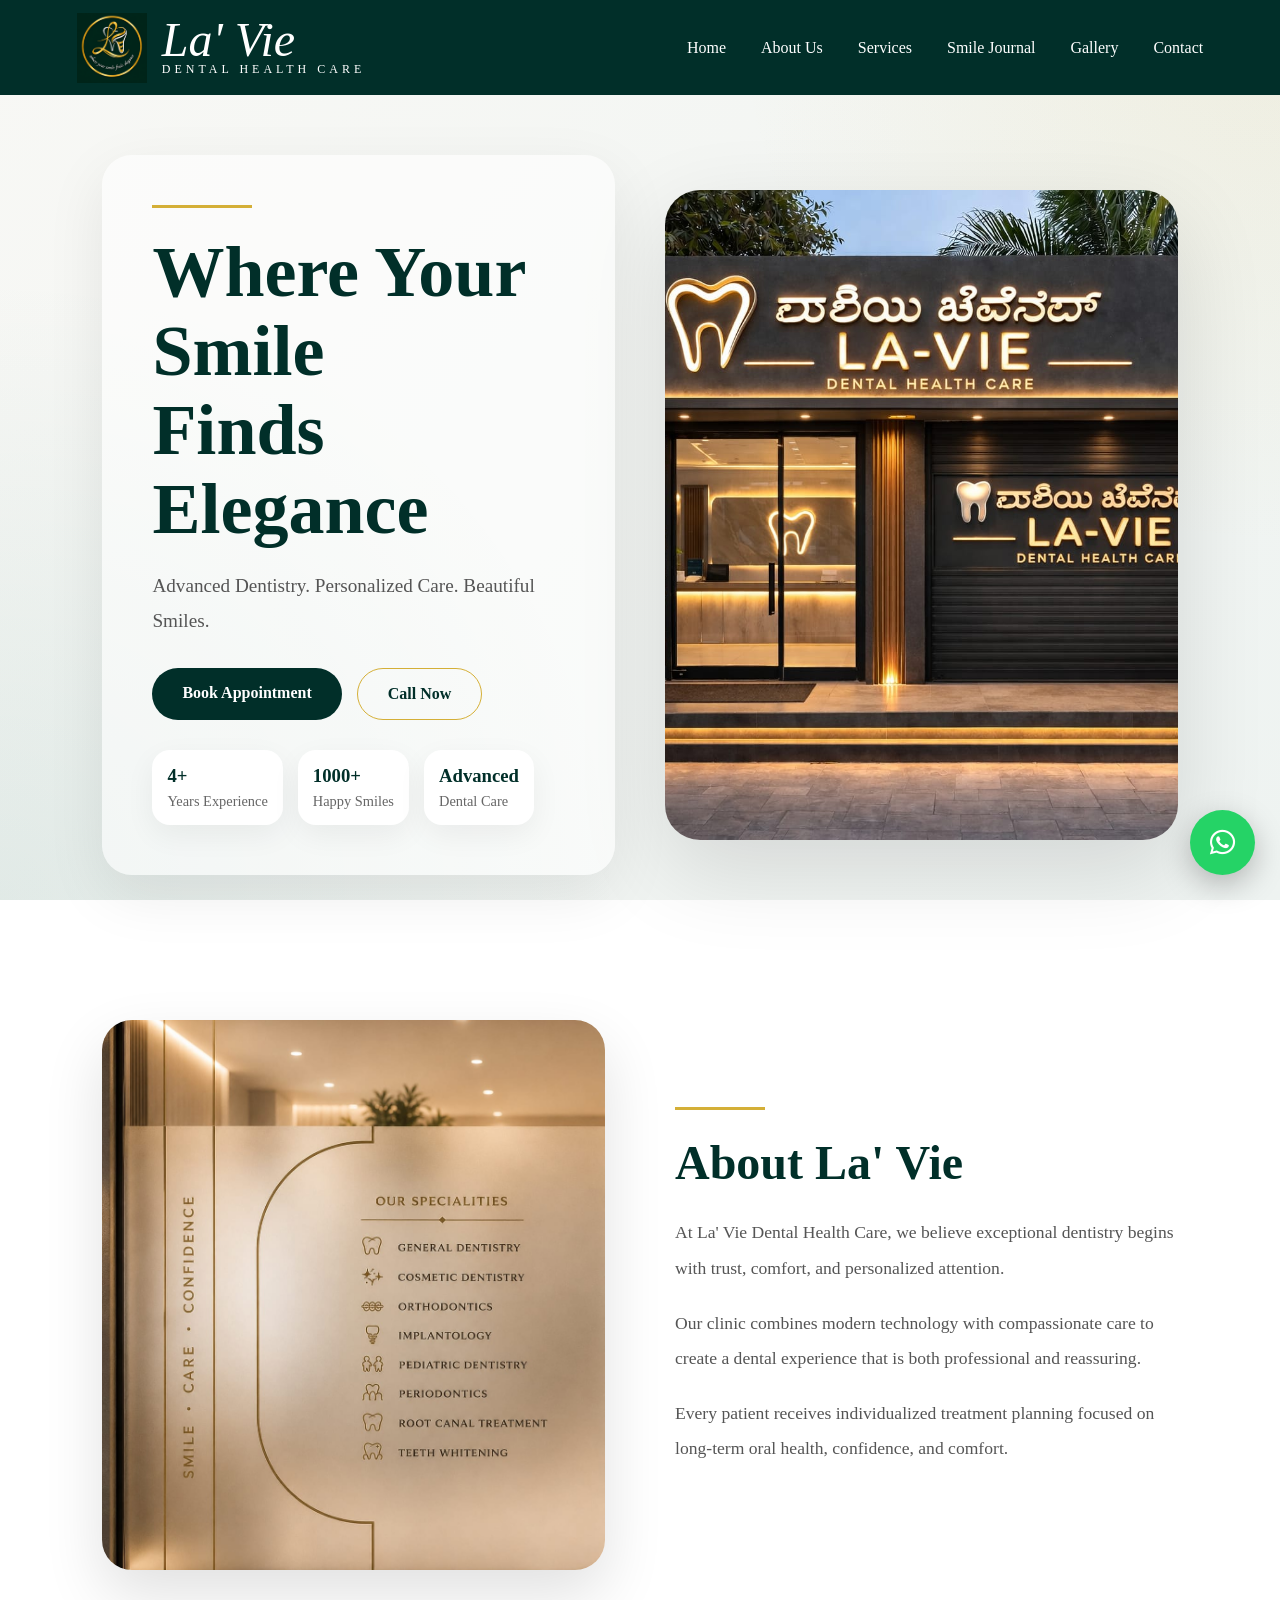
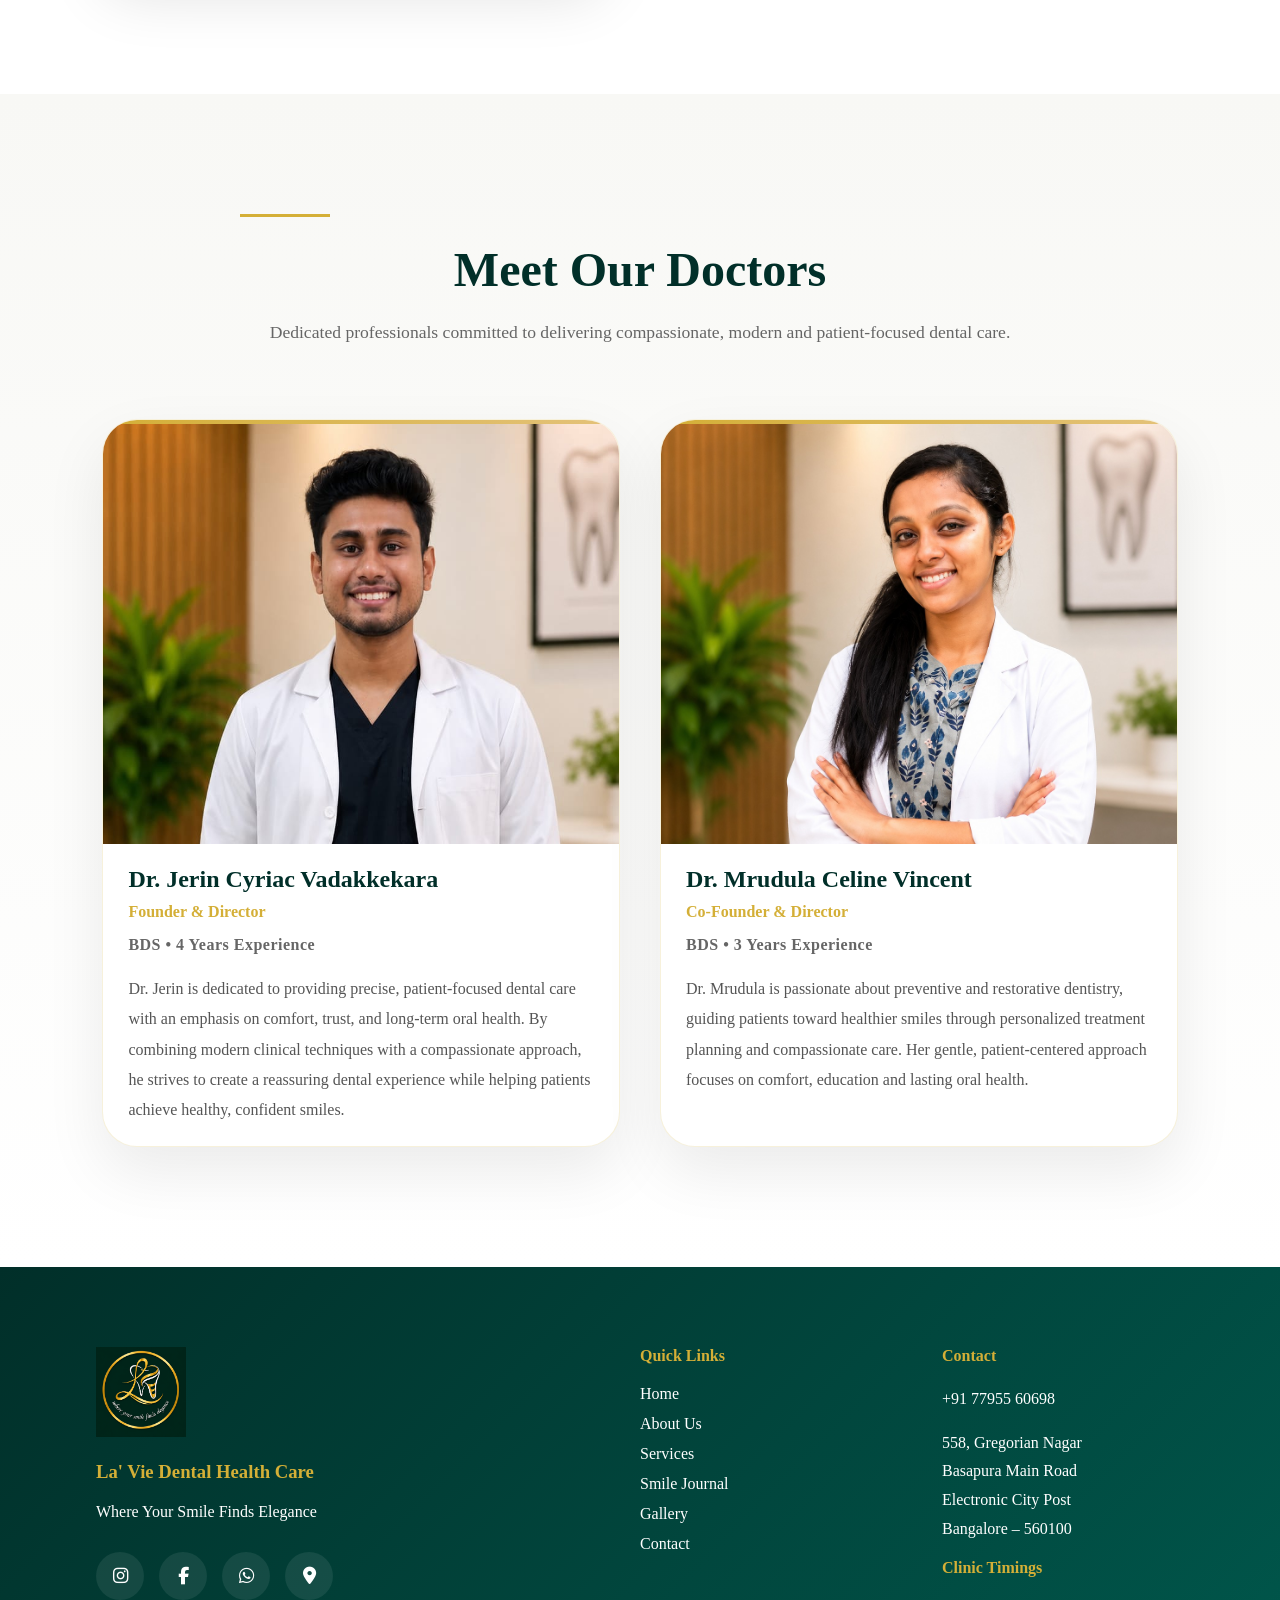
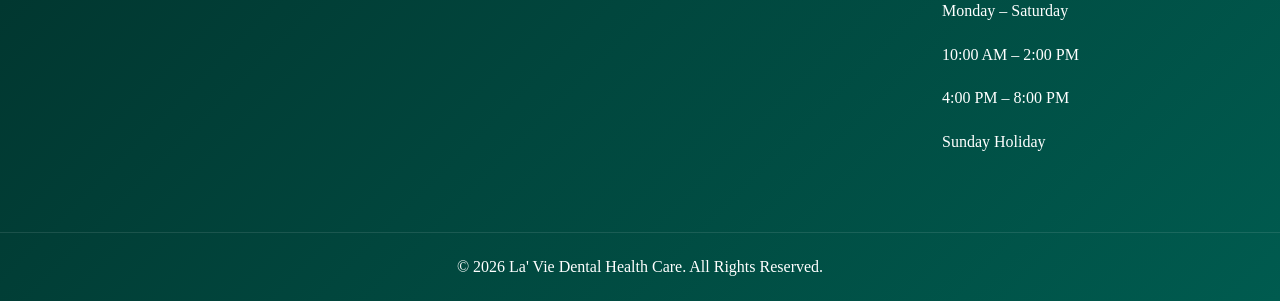
==== commit 551740ac: "Revise footer section with updated clinic details Updated footer content with new text and structure" ====
--- a/index.html
+++ b/index.html
@@ -316,7 +316,7 @@
 
 <script src="js/script.js"></script>
 
-  <footer class="footer">
+<footer class="footer">
 
 <div class="footer-container">
 
@@ -326,6 +326,9 @@
 
 <h3>La' Vie Dental Health Care</h3>
 
+<p>
+Where Your Smile Finds Elegance
+</p>
 
 <div class="footer-social">
 
@@ -377,12 +380,24 @@
 Bangalore – 560100
 </p>
 
-<p>
-Mon – Sat<br>
+<h4>Clinic Timings</h4>
+
+<p>
+Monday – Saturday
+</p>
+
+<p>
 10:00 AM – 2:00 PM
-4:00 PM - 8:00 PM
- SUNDAY HOLIDAY 
-</p>
+</p>
+
+<p>
+4:00 PM – 8:00 PM
+</p>
+
+<p>
+Sunday Holiday
+</p>
+
 
 </div>
 
@@ -391,8 +406,7 @@
 <div class="footer-bottom">
 
 <p>
-© 2026 La' Vie Dental Health Care.
-All Rights Reserved.
+© 2026 La' Vie Dental Health Care. All Rights Reserved.
 </p>
 
 </div>
--- a/css/style.css
+++ b/css/style.css
@@ -997,3 +997,161 @@
 }
 
 }
+/* =========================
+LUXURY FOOTER
+========================= */
+
+.footer{
+
+background:
+linear-gradient(
+135deg,
+#012F29,
+#01463D,
+#005B4F
+);
+
+color:white;
+
+padding-top:80px;
+}
+
+.footer-container{
+
+width:85%;
+
+margin:auto;
+
+display:grid;
+
+grid-template-columns:
+2fr 1fr 1fr;
+
+gap:60px;
+}
+
+.footer-brand img{
+
+height:90px;
+
+margin-bottom:20px;
+}
+
+.footer-brand h3{
+
+color:#D4AF37;
+
+margin-bottom:15px;
+}
+
+.footer-brand p{
+
+line-height:1.8;
+}
+
+.footer-social{
+
+display:flex;
+
+gap:15px;
+
+margin-top:25px;
+}
+
+.footer-social a{
+
+width:48px;
+height:48px;
+
+display:flex;
+justify-content:center;
+align-items:center;
+
+border-radius:50%;
+
+background:
+rgba(255,255,255,.08);
+
+color:white;
+
+font-size:1.1rem;
+
+text-decoration:none;
+
+transition:.3s;
+}
+
+.footer-social a:hover{
+
+background:#D4AF37;
+
+color:#012F29;
+
+transform:translateY(-4px);
+}
+
+.footer-links,
+.footer-contact{
+
+display:flex;
+flex-direction:column;
+}
+
+.footer-links h4,
+.footer-contact h4{
+
+margin-bottom:20px;
+
+color:#D4AF37;
+}
+
+.footer-links a{
+
+color:white;
+
+text-decoration:none;
+
+margin-bottom:12px;
+
+transition:.3s;
+}
+
+.footer-links a:hover{
+
+color:#D4AF37;
+}
+
+.footer-contact p{
+
+line-height:1.8;
+
+margin-bottom:15px;
+}
+
+.footer-bottom{
+
+margin-top:60px;
+
+padding:25px;
+
+text-align:center;
+
+border-top:
+1px solid rgba(255,255,255,.10);
+}
+
+@media(max-width:992px){
+
+.footer-container{
+
+grid-template-columns:1fr;
+
+text-align:center;
+}
+
+.footer-social{
+
+justify-content:center;
+}
+
+}
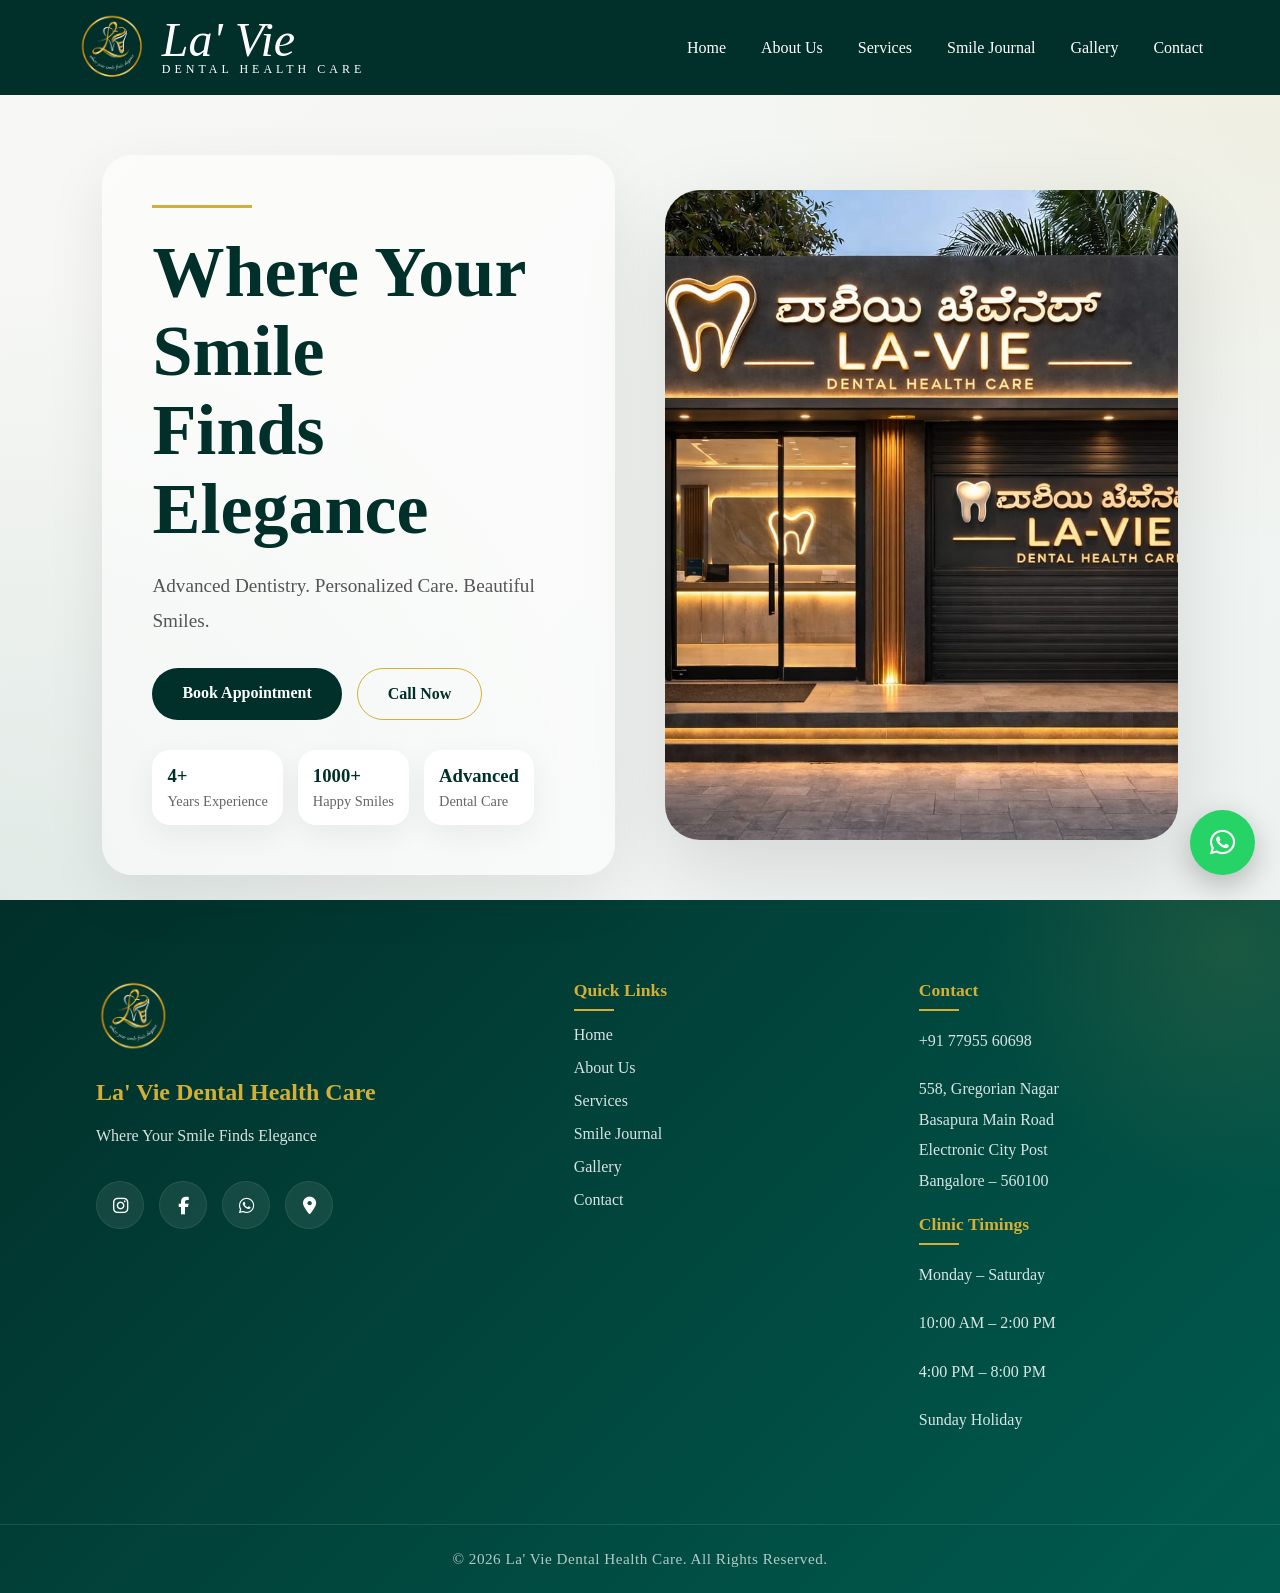
==== commit 4e214712: "Remove About and Doctors sections from index.html Removed the 'About' and 'Doctors' sections from th" ====
--- a/index.html
+++ b/index.html
@@ -163,144 +163,7 @@
 
 </section>
 
-<!-- =========================
-ABOUT
-========================= -->
-
-<section class="about-section" id="about">
-
-    <div class="about-image">
-
-        <img src="images/glass.jpeg"
-             alt="La' Vie Dental Health Care">
-
-    </div>
-
-    <div class="about-content">
-
-        <div class="section-accent"></div>
-
-        <h2>About La' Vie</h2>
-
-        <p>
-
-            At La' Vie Dental Health Care, we believe exceptional dentistry
-            begins with trust, comfort, and personalized attention.
-
-        </p>
-
-        <p>
-
-            Our clinic combines modern technology with compassionate care
-            to create a dental experience that is both professional and
-            reassuring.
-
-        </p>
-
-        <p>
-
-            Every patient receives individualized treatment planning focused
-            on long-term oral health, confidence, and comfort.
-
-        </p>
-
-    </div>
-
-</section>
-
-<!-- =========================
-DOCTORS
-========================= -->
-
-<section class="doctors-section" id="doctors">
-
-    <div class="section-heading">
-
-        <div class="section-accent"></div>
-
-        <h2>Meet Our Doctors</h2>
-
-        <p>
-            Dedicated professionals committed to delivering compassionate,
-            modern and patient-focused dental care.
-        </p>
-
-    </div>
-
-    <div class="doctor-grid">
-
-        <div class="doctor-card">
-
-            <img src="images/jerin.jpeg"
-                 alt="Dr Jerin">
-
-            <div class="doctor-content">
-
-                <h3>
-                    Dr. Jerin Cyriac Vadakkekara
-                </h3>
-
-                <h4>
-                    Founder & Director
-                </h4>
-
-                <span>
-                    BDS • 4 Years Experience
-                </span>
-
-                <p>
-
-                    Dr. Jerin is dedicated to providing precise,
-                    patient-focused dental care with an emphasis
-                    on comfort, trust, and long-term oral health.
-                    By combining modern clinical techniques with a
-                    compassionate approach, he strives to create a
-                    reassuring dental experience while helping
-                    patients achieve healthy, confident smiles.
-
-                </p>
-
-            </div>
-
-        </div>
-
-        <div class="doctor-card">
-
-            <img src="images/mrudula.jpeg"
-                 alt="Dr Mrudula">
-
-            <div class="doctor-content">
-
-                <h3>
-                    Dr. Mrudula Celine Vincent
-                </h3>
-
-                <h4>
-                    Co-Founder & Director
-                </h4>
-
-                <span>
-                    BDS • 3 Years Experience
-                </span>
-
-                <p>
-
-                    Dr. Mrudula is passionate about preventive
-                    and restorative dentistry, guiding patients
-                    toward healthier smiles through personalized
-                    treatment planning and compassionate care.
-                    Her gentle, patient-centered approach focuses
-                    on comfort, education and lasting oral health.
-
-                </p>
-
-            </div>
-
-        </div>
-
-    </div>
-
-</section>
+
 
 <!-- =========================
 WHATSAPP
--- a/css/style.css
+++ b/css/style.css
@@ -1006,48 +1006,95 @@
 background:
 linear-gradient(
 135deg,
-#012F29,
-#01463D,
-#005B4F
+#012F29 0%,
+#01463D 50%,
+#005B4F 100%
 );
 
-color:white;
-
-padding-top:80px;
+color:#FFFFFF;
+
+padding:80px 0 0 0;
+
+position:relative;
+
+overflow:hidden;
+}
+
+.footer::before{
+
+content:"";
+
+position:absolute;
+
+top:-200px;
+right:-200px;
+
+width:500px;
+height:500px;
+
+border-radius:50%;
+
+background:
+radial-gradient(
+rgba(212,175,55,.12),
+transparent 70%
+);
+
+pointer-events:none;
 }
 
 .footer-container{
 
 width:85%;
 
+max-width:1400px;
+
 margin:auto;
 
 display:grid;
 
 grid-template-columns:
-2fr 1fr 1fr;
-
-gap:60px;
-}
+1.5fr 1fr 1fr;
+
+gap:80px;
+
+position:relative;
+
+z-index:2;
+}
+
+/* BRAND */
 
 .footer-brand img{
 
-height:90px;
+height:75px;
+
+width:auto;
 
 margin-bottom:20px;
 }
 
 .footer-brand h3{
 
+font-size:1.5rem;
+
 color:#D4AF37;
 
 margin-bottom:15px;
+
+font-weight:600;
 }
 
 .footer-brand p{
 
-line-height:1.8;
-}
+line-height:1.9;
+
+color:rgba(255,255,255,.85);
+
+font-size:1rem;
+}
+
+/* SOCIAL */
 
 .footer-social{
 
@@ -1055,7 +1102,7 @@
 
 gap:15px;
 
-margin-top:25px;
+margin-top:30px;
 }
 
 .footer-social a{
@@ -1072,13 +1119,18 @@
 background:
 rgba(255,255,255,.08);
 
+border:
+1px solid rgba(255,255,255,.08);
+
 color:white;
 
 font-size:1.1rem;
 
 text-decoration:none;
 
-transition:.3s;
+backdrop-filter:blur(10px);
+
+transition:.35s ease;
 }
 
 .footer-social a:hover{
@@ -1087,52 +1139,83 @@
 
 color:#012F29;
 
-transform:translateY(-4px);
-}
-
-.footer-links,
-.footer-contact{
-
-display:flex;
-flex-direction:column;
-}
+transform:
+translateY(-4px)
+scale(1.05);
+}
+
+/* LINKS */
 
 .footer-links h4,
 .footer-contact h4{
 
-margin-bottom:20px;
+font-size:1.1rem;
+
+margin-bottom:25px;
 
 color:#D4AF37;
+
+position:relative;
+}
+
+.footer-links h4::after,
+.footer-contact h4::after{
+
+content:"";
+
+position:absolute;
+
+left:0;
+bottom:-10px;
+
+width:40px;
+height:2px;
+
+background:#D4AF37;
+}
+
+.footer-links{
+
+display:flex;
+flex-direction:column;
 }
 
 .footer-links a{
 
-color:white;
+color:rgba(255,255,255,.85);
 
 text-decoration:none;
 
-margin-bottom:12px;
-
-transition:.3s;
+margin-bottom:15px;
+
+transition:.3s ease;
 }
 
 .footer-links a:hover{
 
 color:#D4AF37;
-}
+
+padding-left:5px;
+}
+
+/* CONTACT */
 
 .footer-contact p{
 
-line-height:1.8;
-
-margin-bottom:15px;
-}
+line-height:1.9;
+
+color:rgba(255,255,255,.85);
+
+margin-bottom:18px;
+}
+
+/* BOTTOM */
 
 .footer-bottom{
 
-margin-top:60px;
-
-padding:25px;
+margin-top:70px;
+
+padding:25px 0;
 
 text-align:center;
 
@@ -1140,13 +1223,52 @@
 1px solid rgba(255,255,255,.10);
 }
 
-@media(max-width:992px){
+.footer-bottom p{
+
+font-size:.95rem;
+
+color:rgba(255,255,255,.70);
+
+letter-spacing:.5px;
+}
+
+/* TABLET */
+
+@media(max-width:1100px){
 
 .footer-container{
 
+grid-template-columns:1fr 1fr;
+
+gap:50px;
+}
+
+}
+
+/* MOBILE */
+
+@media(max-width:768px){
+
+.footer{
+
+padding-top:60px;
+}
+
+.footer-container{
+
 grid-template-columns:1fr;
 
 text-align:center;
+
+gap:40px;
+}
+
+.footer-links h4::after,
+.footer-contact h4::after{
+
+left:50%;
+
+transform:translateX(-50%);
 }
 
 .footer-social{
@@ -1154,4 +1276,14 @@
 justify-content:center;
 }
 
-}
+.footer-brand img{
+
+height:65px;
+}
+
+.footer-bottom{
+
+margin-top:50px;
+}
+
+}
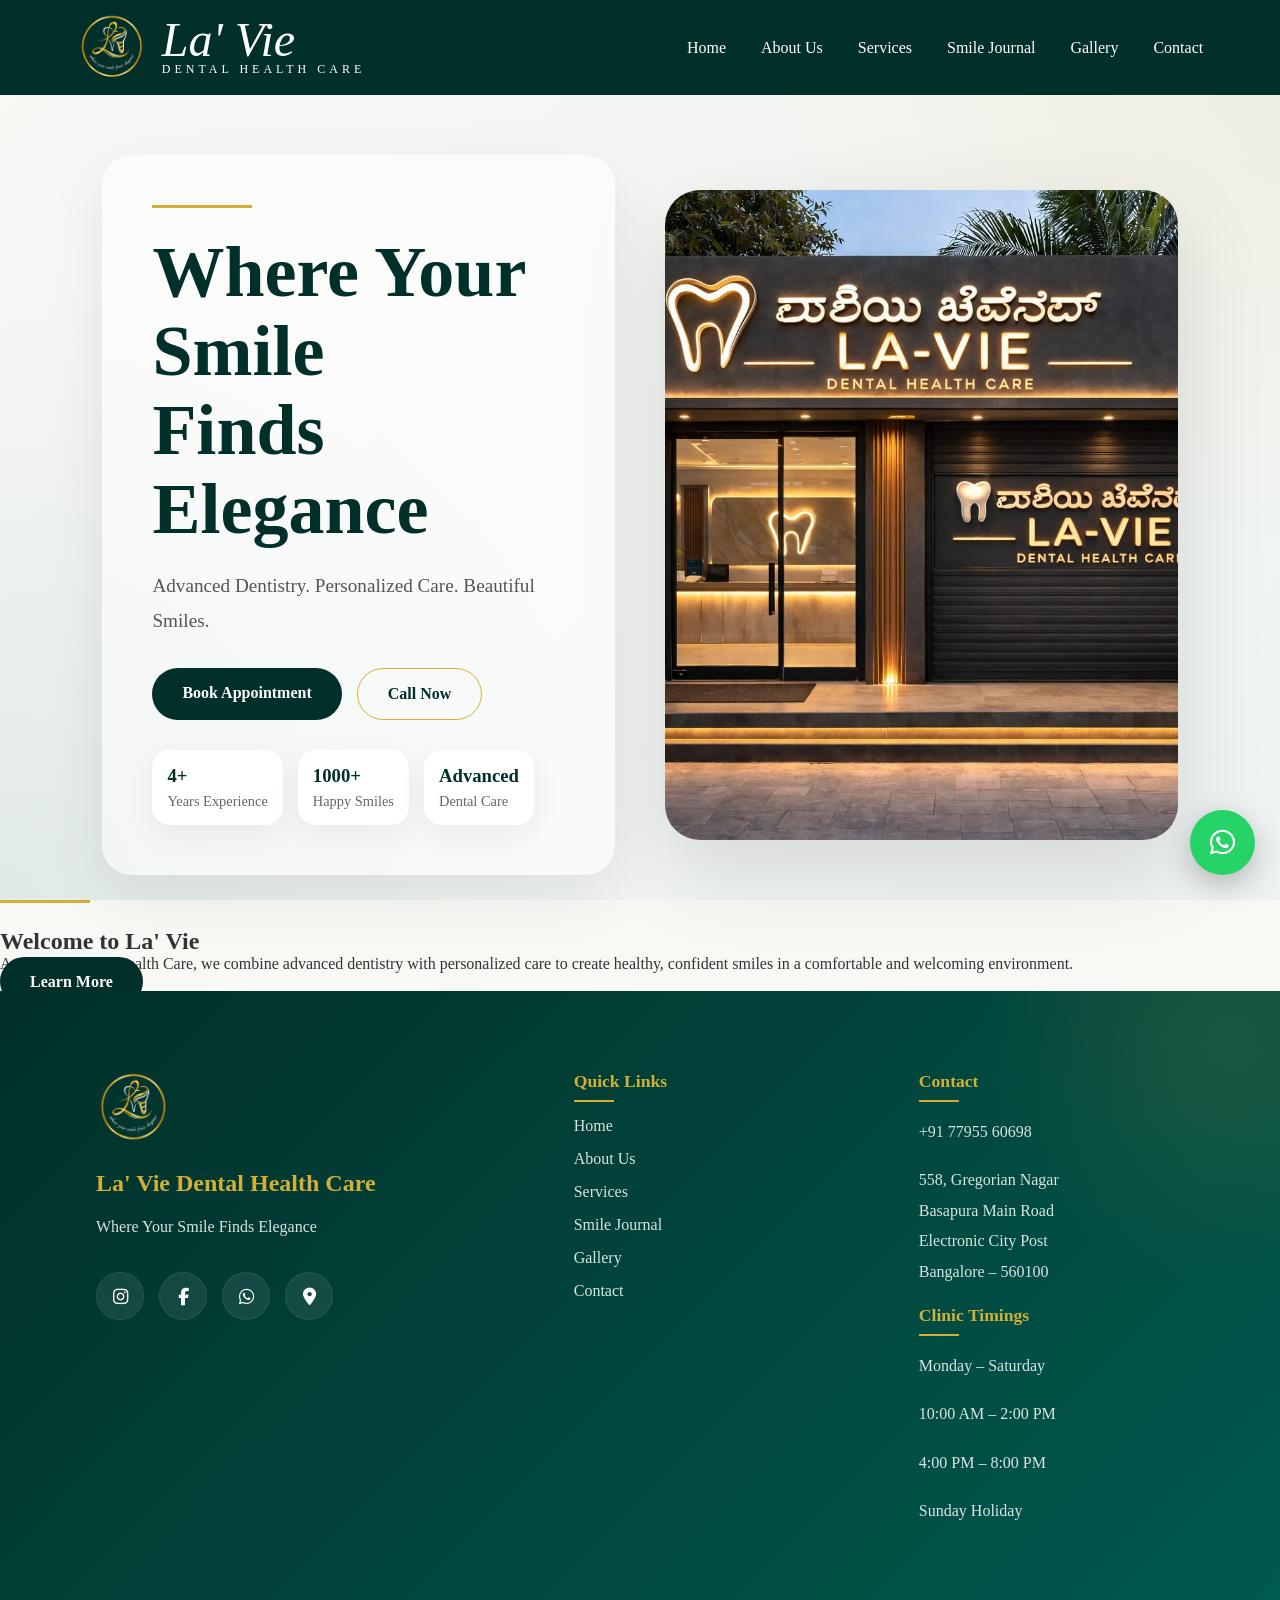
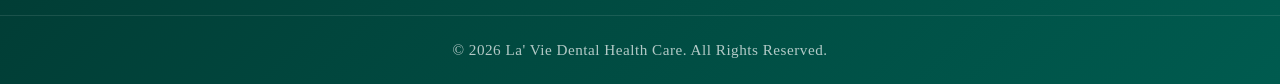
==== commit ed868684: "Add home intro section with welcome message Added a new section introducing La' Vie Dental Health Ca" ====
--- a/index.html
+++ b/index.html
@@ -160,6 +160,34 @@
         </div>
 
     </div>
+
+</section>
+
+    <section class="home-intro">
+
+<div class="home-intro-content">
+
+<div class="section-accent"></div>
+
+<h2>Welcome to La' Vie</h2>
+
+<p>
+
+At La' Vie Dental Health Care, we combine
+advanced dentistry with personalized care
+to create healthy, confident smiles in a
+comfortable and welcoming environment.
+
+</p>
+
+<a href="about.html"
+class="primary-btn">
+
+Learn More
+
+</a>
+
+</div>
 
 </section>
 
